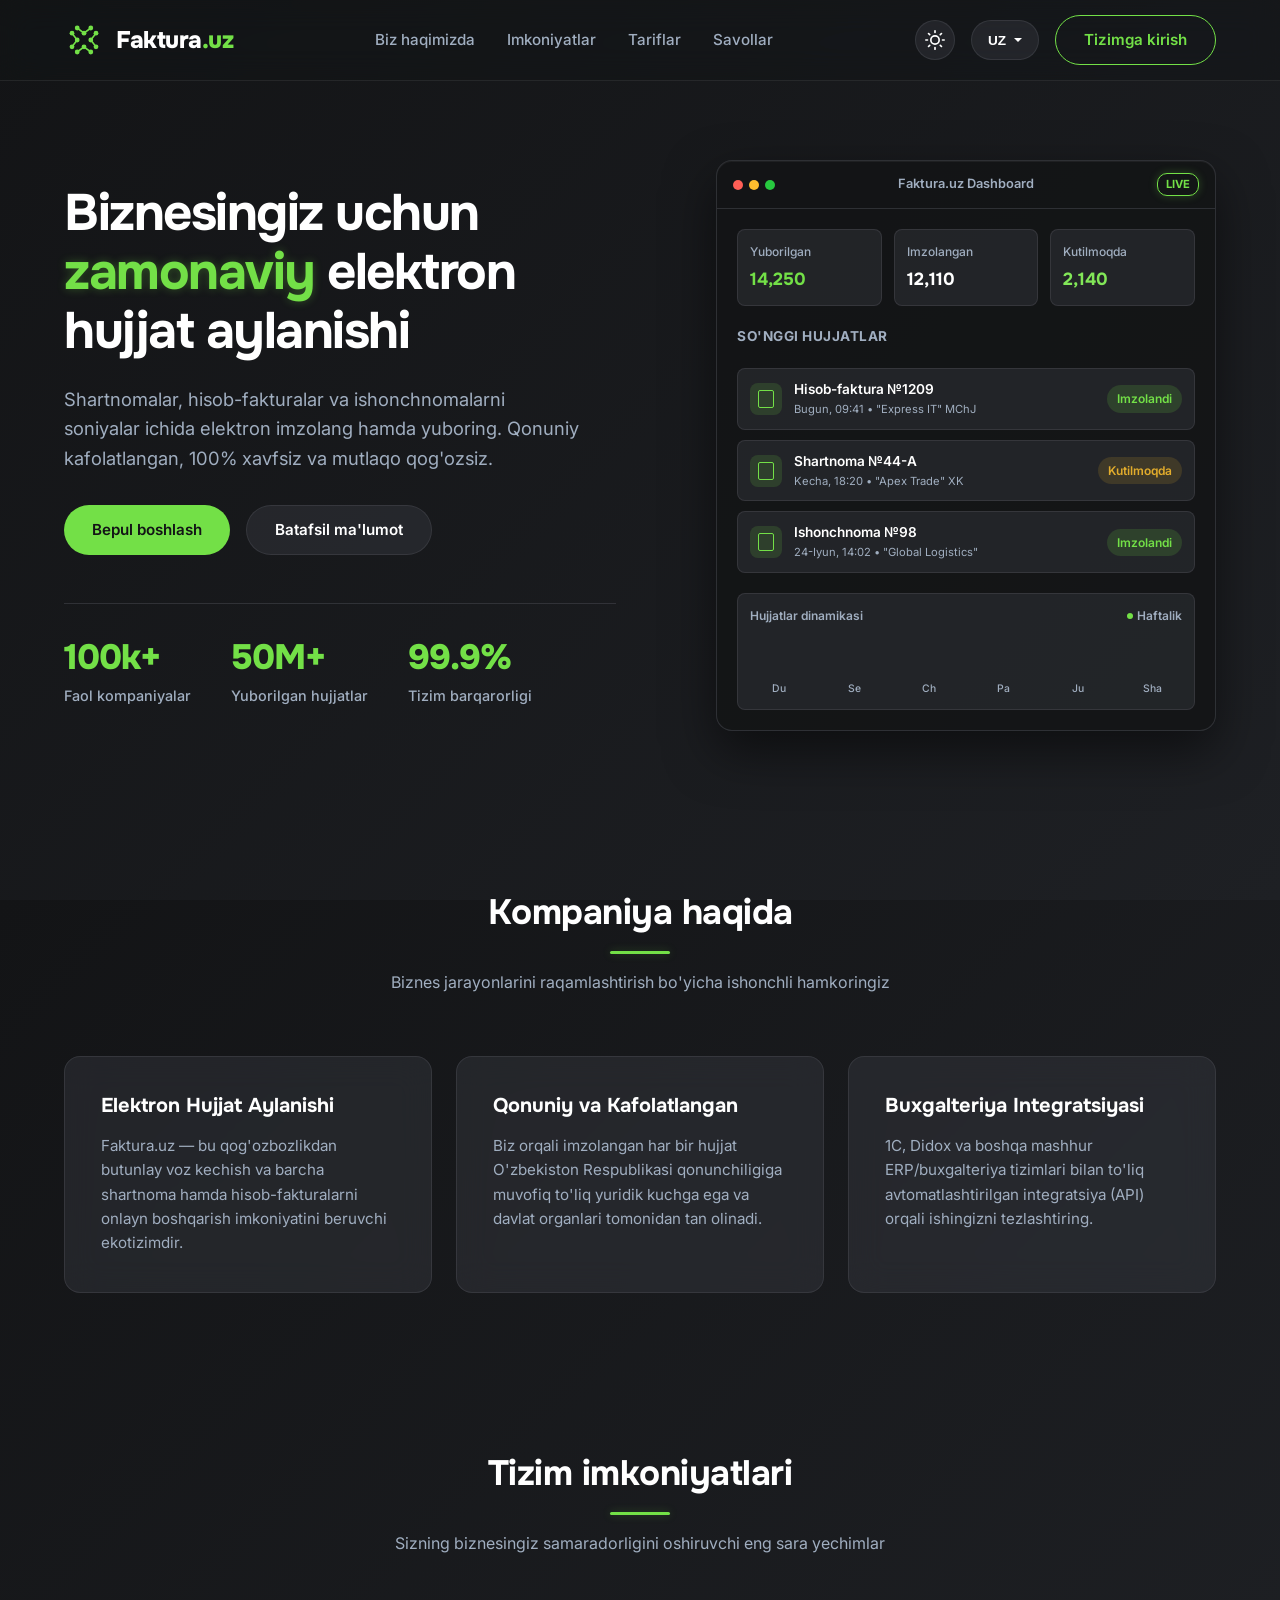
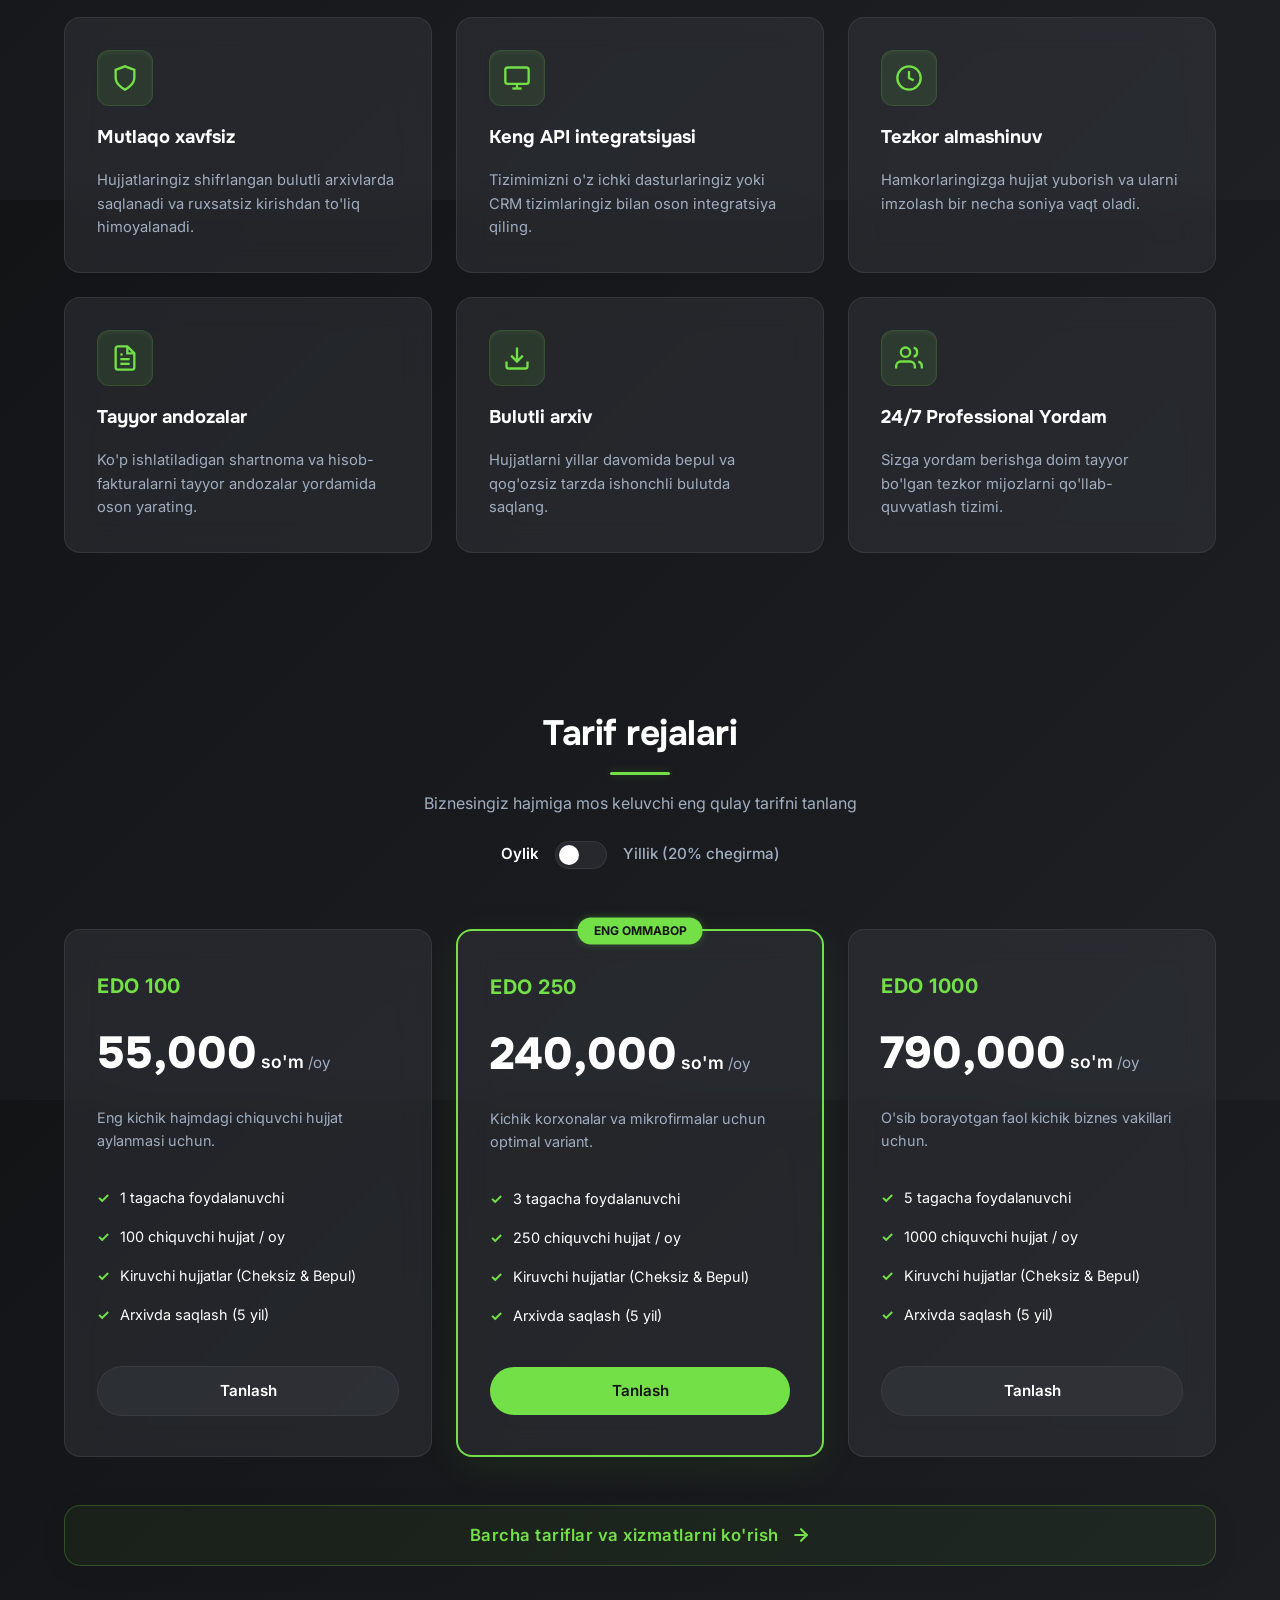
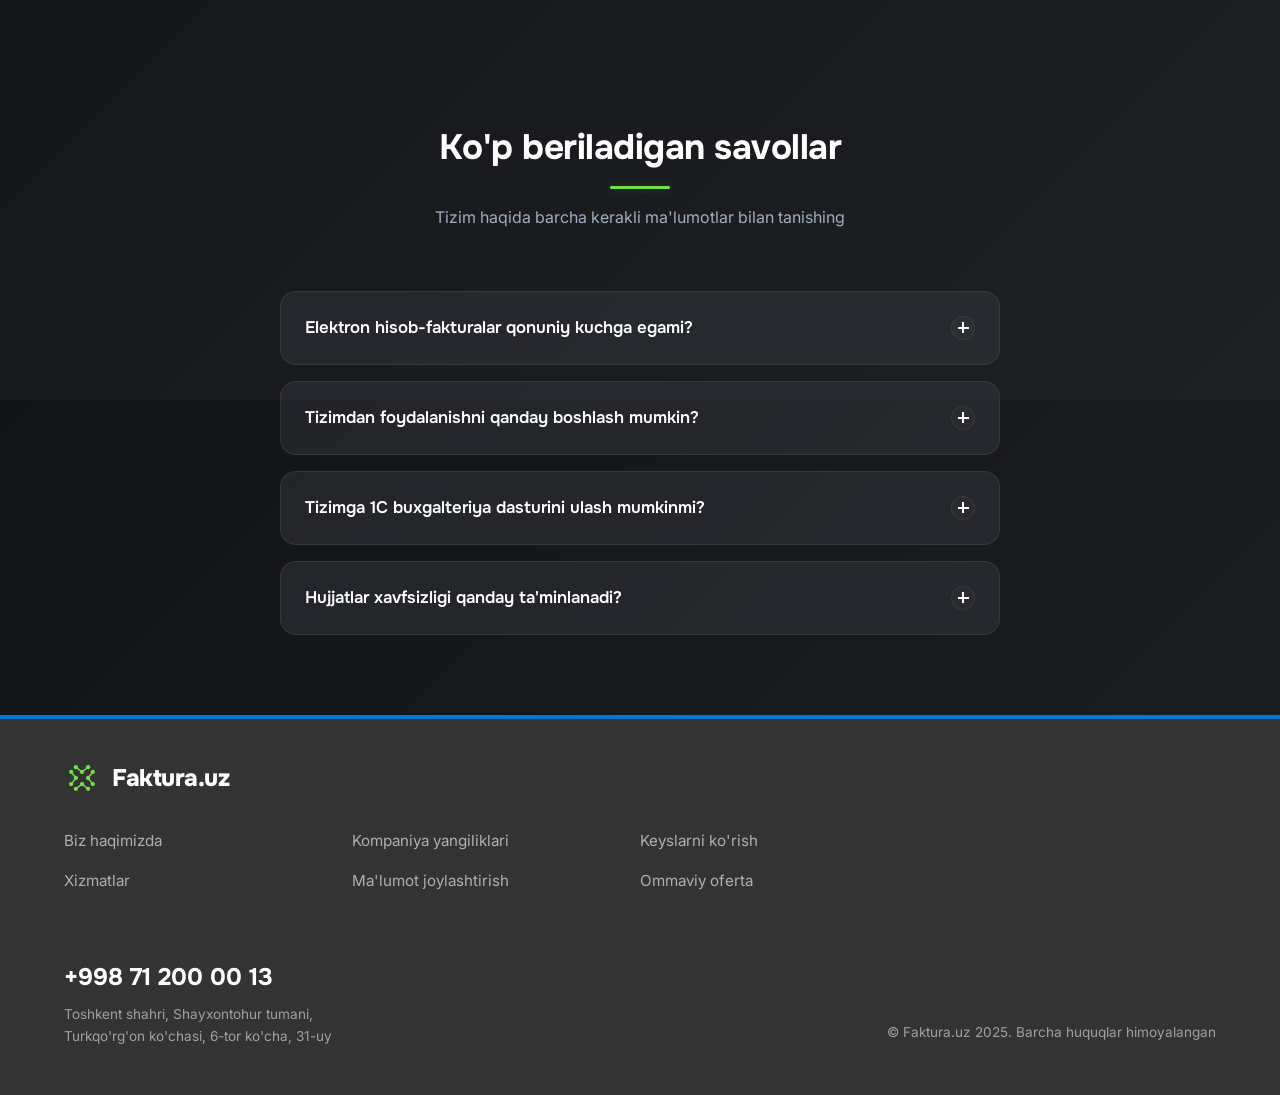
==== index.html @ 3f710a1a "Add files via upload" ====
<!DOCTYPE html>
<html lang="uz" class="dark">
<head>
  <meta charset="UTF-8">
  <meta name="viewport" content="width=device-width, initial-scale=1.0">
  <title>Faktura.uz — Biznes uchun elektron hujjat aylanishi</title>
  <meta name="description" content="Kichik va yirik biznes uchun elektron hujjat aylanishi operatori. Elektron hisob-fakturalar, shartnomalar va ishonchnomalarni soniyalar ichida yuboring.">
  
  <!-- SEO & Social Media Metadata -->
  <meta property="og:title" content="Faktura.uz — Elektron Hujjat Aylanishi">
  <meta property="og:description" content="Elektron hisob-fakturalar, shartnomalar va ishonchnomalarni soniyalar ichida yuboring. Mutlaqo xavfsiz va qonuniy.">
  <meta property="og:type" content="website">
  <meta property="og:url" content="https://faktura.uz">
  
  <!-- Fonts -->
  <link rel="preconnect" href="https://fonts.googleapis.com">
  <link rel="preconnect" href="https://fonts.gstatic.com" crossorigin>
  <link href="https://fonts.googleapis.com/css2?family=Inter:wght@300;400;500;600;700&family=Onest:wght@300;400;500;600;700;800&display=swap" rel="stylesheet">
  
  <!-- Stylesheet -->
  <link rel="stylesheet" href="style.css">
</head>
<body>



  <!-- Header -->
  <header id="mainHeader" class="glass-header">
    <div class="container header-container">
      <a href="#" class="logo" id="logoLink">
        <svg class="logo-svg" viewBox="0 0 100 100" width="40" height="40">
          <!-- Connections -->
          <line x1="50" y1="33" x2="33" y2="20" stroke="currentColor" stroke-width="4" stroke-linecap="round" />
          <line x1="50" y1="33" x2="67" y2="20" stroke="currentColor" stroke-width="4" stroke-linecap="round" />
          <line x1="67" y1="50" x2="80" y2="33" stroke="currentColor" stroke-width="4" stroke-linecap="round" />
          <line x1="67" y1="50" x2="80" y2="67" stroke="currentColor" stroke-width="4" stroke-linecap="round" />
          <line x1="50" y1="67" x2="67" y2="80" stroke="currentColor" stroke-width="4" stroke-linecap="round" />
          <line x1="50" y1="67" x2="33" y2="80" stroke="currentColor" stroke-width="4" stroke-linecap="round" />
          <line x1="33" y1="50" x2="20" y2="67" stroke="currentColor" stroke-width="4" stroke-linecap="round" />
          <line x1="33" y1="50" x2="20" y2="33" stroke="currentColor" stroke-width="4" stroke-linecap="round" />
          
          <!-- Inner Circles -->
          <circle cx="50" cy="33" r="6" fill="currentColor" />
          <circle cx="67" cy="50" r="6" fill="currentColor" />
          <circle cx="50" cy="67" r="6" fill="currentColor" />
          <circle cx="33" cy="50" r="6" fill="currentColor" />
          
          <!-- Outer Circles -->
          <circle cx="33" cy="20" r="6" fill="currentColor" />
          <circle cx="67" cy="20" r="6" fill="currentColor" />
          <circle cx="80" cy="33" r="6" fill="currentColor" />
          <circle cx="80" cy="67" r="6" fill="currentColor" />
          <circle cx="67" cy="80" r="6" fill="currentColor" />
          <circle cx="33" cy="80" r="6" fill="currentColor" />
          <circle cx="20" cy="67" r="6" fill="currentColor" />
          <circle cx="20" cy="33" r="6" fill="currentColor" />
        </svg>
        <span class="logo-text">Faktura<span class="logo-accent">.uz</span></span>
      </a>

      <!-- Navigation Menu -->
      <nav class="nav-menu" id="navMenu">
        <a href="#about" class="nav-link" data-i18n="nav_about">Biz haqimizda</a>
        <a href="#features" class="nav-link" data-i18n="nav_features">Imkoniyatlar</a>
        <a href="price.html" class="nav-link" data-i18n="nav_pricing">Tariflar</a>
        <a href="#faq" class="nav-link" data-i18n="nav_faq">Savollar</a>
      </nav>

      <!-- Action buttons (Theme, Lang, Login) -->
      <div class="header-actions">
        <!-- Theme Toggle -->
        <button id="themeToggleBtn" class="action-btn-circle" aria-label="Toggle Theme">
          <svg class="theme-sun-icon" viewBox="0 0 24 24" width="20" height="20">
            <circle cx="12" cy="12" r="5" fill="none" stroke="currentColor" stroke-width="2" />
            <path d="M12 1v2M12 21v2M4.22 4.22l1.42 1.42M18.36 18.36l1.42 1.42M1 12h2M21 12h2M4.22 19.78l1.42-1.42M18.36 5.64l1.42-1.42" stroke="currentColor" stroke-width="2" stroke-linecap="round" />
          </svg>
          <svg class="theme-moon-icon" viewBox="0 0 24 24" width="20" height="20">
            <path d="M21 12.79A9 9 0 1 1 11.21 3 7 7 0 0 0 21 12.79z" fill="none" stroke="currentColor" stroke-width="2" />
          </svg>
        </button>

        <!-- Language Switcher -->
        <div class="lang-selector">
          <button id="langSelectBtn" class="lang-btn">
            <span id="currentLangText">UZ</span>
            <span class="chevron-down"></span>
          </button>
          <div class="lang-dropdown" id="langDropdown">
            <button class="lang-opt" data-lang="uz">O'zbekcha</button>
            <button class="lang-opt" data-lang="ru">Русский</button>
            <button class="lang-opt" data-lang="en">English</button>
          </div>
        </div>

        <!-- CTA Login Button -->
        <a href="https://account.faktura.uz/Login?" class="btn btn-outline" id="headerLoginBtn" data-i18n="btn_login">Tizimga kirish</a>
      </div>

      <!-- Mobile Menu Button -->
      <button class="mobile-menu-toggle" id="mobileMenuBtn" aria-label="Open Menu">
        <span></span>
        <span></span>
        <span></span>
      </button>
    </div>
  </header>

  <!-- Hero Section -->
  <section class="hero" id="heroSection">
    <div class="container hero-container">
      <div class="hero-content reveal reveal-left">
        <h1 class="hero-title" data-i18n="hero_title">
          Biznesingiz uchun <span class="neon-text">zamonaviy</span> elektron hujjat aylanishi
        </h1>
        <p class="hero-desc" data-i18n="hero_desc">
          Shartnomalar, hisob-fakturalar va ishonchnomalarni soniyalar ichida elektron imzolang hamda yuboring. Qonuniy kafolatlangan, 100% xavfsiz va mutlaqo qog'ozsiz.
        </p>
        
        <div class="hero-cta-group">
          <a href="https://account.faktura.uz/Login?" class="btn btn-primary btn-glow" data-i18n="btn_start">Bepul boshlash</a>
          <a href="#about" class="btn btn-secondary" data-i18n="btn_more">Batafsil ma'lumot</a>
        </div>

        <div class="hero-stats">
          <div class="stat-card">
            <h3 class="stat-number" id="statUsers">100k+</h3>
            <p class="stat-label" data-i18n="stat_users_label">Faol kompaniyalar</p>
          </div>
          <div class="stat-card">
            <h3 class="stat-number" id="statDocs">50M+</h3>
            <p class="stat-label" data-i18n="stat_docs_label">Yuborilgan hujjatlar</p>
          </div>
          <div class="stat-card">
            <h3 class="stat-number" id="statUptime">99.9%</h3>
            <p class="stat-label" data-i18n="stat_uptime_label">Tizim barqarorligi</p>
          </div>
        </div>
      </div>

      <!-- Dashboard Interactive Mockup -->
      <div class="hero-visual reveal reveal-right delay-200">
        <div class="dashboard-mockup">
          <div class="dashboard-header">
            <div class="window-dots">
              <span></span>
              <span></span>
              <span></span>
            </div>
            <div class="dashboard-title">Faktura.uz Dashboard</div>
            <div class="dashboard-badge">Live</div>
          </div>
          
          <div class="dashboard-body">
            <!-- Summary Stats -->
            <div class="mock-stats-grid">
              <div class="mock-stat-box">
                <span class="mock-label" data-i18n="dash_total_sent">Yuborilgan</span>
                <span class="mock-value color-green">14,250</span>
              </div>
              <div class="mock-stat-box">
                <span class="mock-label" data-i18n="dash_signed">Imzolangan</span>
                <span class="mock-value">12,110</span>
              </div>
              <div class="mock-stat-box">
                <span class="mock-label" data-i18n="dash_pending">Kutilmoqda</span>
                <span class="mock-value color-neon">2,140</span>
              </div>
            </div>

            <!-- Invoices List -->
            <div class="mock-list-title" data-i18n="dash_recent_docs">So'nggi hujjatlar</div>
            <div class="mock-list">
              <div class="mock-item">
                <div class="mock-item-left">
                  <div class="mock-icon doc-icon"></div>
                  <div class="mock-item-info">
                    <span class="mock-item-name">Hisob-faktura №1209</span>
                    <span class="mock-item-date">Bugun, 09:41 • "Express IT" MChJ</span>
                  </div>
                </div>
                <span class="status-badge status-signed" data-i18n="status_signed">Imzolandi</span>
              </div>
              <div class="mock-item">
                <div class="mock-item-left">
                  <div class="mock-icon doc-icon"></div>
                  <div class="mock-item-info">
                    <span class="mock-item-name">Shartnoma №44-A</span>
                    <span class="mock-item-date">Kecha, 18:20 • "Apex Trade" XK</span>
                  </div>
                </div>
                <span class="status-badge status-pending" data-i18n="status_pending">Kutilmoqda</span>
              </div>
              <div class="mock-item">
                <div class="mock-item-left">
                  <div class="mock-icon doc-icon"></div>
                  <div class="mock-item-info">
                    <span class="mock-item-name">Ishonchnoma №98</span>
                    <span class="mock-item-date">24-Iyun, 14:02 • "Global Logistics"</span>
                  </div>
                </div>
                <span class="status-badge status-signed" data-i18n="status_signed">Imzolandi</span>
              </div>
            </div>

            <!-- Interactive visual chart graph -->
            <div class="mock-chart">
              <div class="chart-header">
                <span data-i18n="dash_activity">Hujjatlar dinamikasi</span>
                <span class="chart-legend"><span class="legend-dot"></span>Haftalik</span>
              </div>
              <div class="chart-bars">
                <div class="chart-bar-container"><div class="chart-bar" style="height: 40%"></div><span>Du</span></div>
                <div class="chart-bar-container"><div class="chart-bar" style="height: 65%"></div><span>Se</span></div>
                <div class="chart-bar-container"><div class="chart-bar" style="height: 85%"></div><span>Ch</span></div>
                <div class="chart-bar-container"><div class="chart-bar" style="height: 50%"></div><span>Pa</span></div>
                <div class="chart-bar-container"><div class="chart-bar active" style="height: 95%"></div><span>Ju</span></div>
                <div class="chart-bar-container"><div class="chart-bar" style="height: 70%"></div><span>Sha</span></div>
              </div>
            </div>

          </div>
        </div>
      </div>
    </div>
  </section>

  <!-- About Section -->
  <section class="about" id="about">
    <div class="container">
      <div class="section-header reveal reveal-up">
        <h2 class="section-title" data-i18n="about_title">Kompaniya haqida</h2>
        <div class="title-underline"></div>
        <p class="section-subtitle" data-i18n="about_subtitle">Biznes jarayonlarini raqamlashtirish bo'yicha ishonchli hamkoringiz</p>
      </div>

      <div class="about-grid">
        <div class="about-card reveal reveal-scale delay-100">
          <h3 data-i18n="about_item1_title">Elektron Hujjat Aylanishi</h3>
          <p data-i18n="about_item1_text">Faktura.uz — bu qog'ozbozlikdan butunlay voz kechish va barcha shartnoma hamda hisob-fakturalarni onlayn boshqarish imkoniyatini beruvchi ekotizimdir.</p>
        </div>
        <div class="about-card reveal reveal-scale delay-200">
          <h3 data-i18n="about_item2_title">Qonuniy va Kafolatlangan</h3>
          <p data-i18n="about_item2_text">Biz orqali imzolangan har bir hujjat O'zbekiston Respublikasi qonunchiligiga muvofiq to'liq yuridik kuchga ega va davlat organlari tomonidan tan olinadi.</p>
        </div>
        <div class="about-card reveal reveal-scale delay-300">
          <h3 data-i18n="about_item3_title">Buxgalteriya Integratsiyasi</h3>
          <p data-i18n="about_item3_text">1C, Didox va boshqa mashhur ERP/buxgalteriya tizimlari bilan to'liq avtomatlashtirilgan integratsiya (API) orqali ishingizni tezlashtiring.</p>
        </div>
      </div>
    </div>
  </section>

  <!-- Features Section -->
  <section class="features" id="features">
    <div class="container">
      <div class="section-header reveal reveal-up">
        <h2 class="section-title" data-i18n="features_title">Tizim imkoniyatlari</h2>
        <div class="title-underline"></div>
        <p class="section-subtitle" data-i18n="features_subtitle">Sizning biznesingiz samaradorligini oshiruvchi eng sara yechimlar</p>
      </div>

      <div class="features-grid">
        <!-- Feature 1 -->
        <div class="feature-card reveal reveal-scale delay-100">
          <div class="feature-icon">
            <svg viewBox="0 0 24 24" width="28" height="28" fill="none" stroke="currentColor" stroke-width="2">
              <path d="M12 22s8-4 8-10V5l-8-3-8 3v7c0 6 8 10 8 10z" />
            </svg>
          </div>
          <h3 data-i18n="feat_security_title">Mutlaqo xavfsiz</h3>
          <p data-i18n="feat_security_desc">Hujjatlaringiz shifrlangan bulutli arxivlarda saqlanadi va ruxsatsiz kirishdan to'liq himoyalanadi.</p>
        </div>

        <!-- Feature 2 -->
        <div class="feature-card reveal reveal-scale delay-200">
          <div class="feature-icon">
            <svg viewBox="0 0 24 24" width="28" height="28" fill="none" stroke="currentColor" stroke-width="2">
              <rect x="2" y="3" width="20" height="14" rx="2" ry="2" />
              <line x1="8" y1="21" x2="16" y2="21" />
              <line x1="12" y1="17" x2="12" y2="21" />
            </svg>
          </div>
          <h3 data-i18n="feat_api_title">Keng API integratsiyasi</h3>
          <p data-i18n="feat_api_desc">Tizimimizni o'z ichki dasturlaringiz yoki CRM tizimlaringiz bilan oson integratsiya qiling.</p>
        </div>

        <!-- Feature 3 -->
        <div class="feature-card reveal reveal-scale delay-300">
          <div class="feature-icon">
            <svg viewBox="0 0 24 24" width="28" height="28" fill="none" stroke="currentColor" stroke-width="2">
              <circle cx="12" cy="12" r="10" />
              <polyline points="12 6 12 12 16 14" />
            </svg>
          </div>
          <h3 data-i18n="feat_speed_title">Tezkor almashinuv</h3>
          <p data-i18n="feat_speed_desc">Hamkorlaringizga hujjat yuborish va ularni imzolash bir necha soniya vaqt oladi.</p>
        </div>

        <!-- Feature 4 -->
        <div class="feature-card reveal reveal-scale delay-100">
          <div class="feature-icon">
            <svg viewBox="0 0 24 24" width="28" height="28" fill="none" stroke="currentColor" stroke-width="2">
              <path d="M14 2H6a2 2 0 0 0-2 2v16a2 2 0 0 0 2 2h12a2 2 0 0 0 2-2V8z" />
              <polyline points="14 2 14 8 20 8" />
              <line x1="16" y1="13" x2="8" y2="13" />
              <line x1="16" y1="17" x2="8" y2="17" />
              <polyline points="10 9 9 9 8 9" />
            </svg>
          </div>
          <h3 data-i18n="feat_templates_title">Tayyor andozalar</h3>
          <p data-i18n="feat_templates_desc">Ko'p ishlatiladigan shartnoma va hisob-fakturalarni tayyor andozalar yordamida oson yarating.</p>
        </div>

        <!-- Feature 5 -->
        <div class="feature-card reveal reveal-scale delay-200">
          <div class="feature-icon">
            <svg viewBox="0 0 24 24" width="28" height="28" fill="none" stroke="currentColor" stroke-width="2">
              <path d="M21 15v4a2 2 0 0 1-2 2H5a2 2 0 0 1-2-2v-4" />
              <polyline points="7 10 12 15 17 10" />
              <line x1="12" y1="15" x2="12" y2="3" />
            </svg>
          </div>
          <h3 data-i18n="feat_archive_title">Bulutli arxiv</h3>
          <p data-i18n="feat_archive_desc">Hujjatlarni yillar davomida bepul va qog'ozsiz tarzda ishonchli bulutda saqlang.</p>
        </div>

        <!-- Feature 6 -->
        <div class="feature-card reveal reveal-scale delay-300">
          <div class="feature-icon">
            <svg viewBox="0 0 24 24" width="28" height="28" fill="none" stroke="currentColor" stroke-width="2">
              <path d="M17 21v-2a4 4 0 0 0-4-4H5a4 4 0 0 0-4 4v2" />
              <circle cx="9" cy="7" r="4" />
              <path d="M23 21v-2a4 4 0 0 0-3-3.87" />
              <path d="M16 3.13a4 4 0 0 1 0 7.75" />
            </svg>
          </div>
          <h3 data-i18n="feat_support_title">24/7 Professional Yordam</h3>
          <p data-i18n="feat_support_desc">Sizga yordam berishga doim tayyor bo'lgan tezkor mijozlarni qo'llab-quvvatlash tizimi.</p>
        </div>
      </div>
    </div>
  </section>

  <!-- Pricing Section -->
  <section class="pricing" id="pricing">
    <div class="container">
      <div class="section-header reveal reveal-up">
        <h2 class="section-title" data-i18n="pricing_title">Tarif rejalari</h2>
        <div class="title-underline"></div>
        <p class="section-subtitle" data-i18n="pricing_subtitle">Biznesingiz hajmiga mos keluvchi eng qulay tarifni tanlang</p>
        
        <!-- Billing Toggle -->
        <div class="billing-toggle-container">
          <span id="billingMonthlyLabel" class="billing-label active" data-i18n="billing_monthly">Oylik</span>
          <label class="toggle-switch">
            <input type="checkbox" id="billingToggle">
            <span class="toggle-slider"></span>
          </label>
          <span id="billingYearlyLabel" class="billing-label" data-i18n="billing_yearly">Yillik (20% chegirma)</span>
        </div>
      </div>

      <!-- Teaser Tariffs Grid (EDO 100, EDO 250, EDO 1000) -->
      <div class="pricing-grid-container show">
        <div class="pricing-grid">
          
          <!-- Plan 1: EDO 100 -->
          <div class="pricing-card reveal reveal-scale delay-100">
            <div class="pricing-plan-name">EDO 100</div>
            <div class="price-container">
              <span class="price-value" id="priceEdo100">55,000</span>
              <span class="price-currency" data-i18n="price_currency">so'm</span>
              <span class="price-period periodLabel">/oy</span>
            </div>
            <p class="pricing-desc" data-i18n="plan_basic_desc_new">Eng kichik hajmdagi chiquvchi hujjat aylanmasi uchun.</p>
            <ul class="pricing-features">
              <li><span class="check-icon">✓</span> <span data-i18n="plan_feat_users_1">1 tagacha foydalanuvchi</span></li>
              <li><span class="check-icon">✓</span> <span>100 <span data-i18n="plan_feat_docs_limit">chiquvchi hujjat / oy</span></span></li>
              <li><span class="check-icon">✓</span> <span data-i18n="plan_feat_incoming_free">Kiruvchi hujjatlar (Cheksiz & Bepul)</span></li>
              <li><span class="check-icon">✓</span> <span data-i18n="plan_feat_shared_5yr">Arxivda saqlash (5 yil)</span></li>
            </ul>
            <a href="https://account.faktura.uz/Login?" class="btn btn-secondary pricing-btn" data-i18n="btn_choose">Tanlash</a>
          </div>

          <!-- Plan 2: EDO 250 (Popular) -->
          <div class="pricing-card popular reveal reveal-scale delay-200">
            <div class="popular-badge" data-i18n="plan_popular_badge">Eng ommabop</div>
            <div class="pricing-plan-name">EDO 250</div>
            <div class="price-container">
              <span class="price-value" id="priceEdo250">240,000</span>
              <span class="price-currency" data-i18n="price_currency">so'm</span>
              <span class="price-period periodLabel">/oy</span>
            </div>
            <p class="pricing-desc" data-i18n="plan_micro_desc">Kichik korxonalar va mikrofirmalar uchun optimal variant.</p>
            <ul class="pricing-features">
              <li><span class="check-icon">✓</span> <span data-i18n="plan_feat_users_3">3 tagacha foydalanuvchi</span></li>
              <li><span class="check-icon">✓</span> <span>250 <span data-i18n="plan_feat_docs_limit">chiquvchi hujjat / oy</span></span></li>
              <li><span class="check-icon">✓</span> <span data-i18n="plan_feat_incoming_free">Kiruvchi hujjatlar (Cheksiz & Bepul)</span></li>
              <li><span class="check-icon">✓</span> <span data-i18n="plan_feat_shared_5yr">Arxivda saqlash (5 yil)</span></li>
            </ul>
            <a href="https://account.faktura.uz/Login?" class="btn btn-primary btn-glow pricing-btn" data-i18n="btn_choose">Tanlash</a>
          </div>

          <!-- Plan 3: EDO 1000 -->
          <div class="pricing-card reveal reveal-scale delay-300">
            <div class="pricing-plan-name">EDO 1000</div>
            <div class="price-container">
              <span class="price-value" id="priceEdo1000">790,000</span>
              <span class="price-currency" data-i18n="price_currency">so'm</span>
              <span class="price-period periodLabel">/oy</span>
            </div>
            <p class="pricing-desc" data-i18n="plan_small_desc">O'sib borayotgan faol kichik biznes vakillari uchun.</p>
            <ul class="pricing-features">
              <li><span class="check-icon">✓</span> <span data-i18n="plan_feat_users_5">5 tagacha foydalanuvchi</span></li>
              <li><span class="check-icon">✓</span> <span>1000 <span data-i18n="plan_feat_docs_limit">chiquvchi hujjat / oy</span></span></li>
              <li><span class="check-icon">✓</span> <span data-i18n="plan_feat_incoming_free">Kiruvchi hujjatlar (Cheksiz & Bepul)</span></li>
              <li><span class="check-icon">✓</span> <span data-i18n="plan_feat_shared_5yr">Arxivda saqlash (5 yil)</span></li>
            </ul>
            <a href="https://account.faktura.uz/Login?" class="btn btn-secondary pricing-btn" data-i18n="btn_choose">Tanlash</a>
          </div>

        </div>
      </div>

      <!-- View All Tariffs Link -->
      <div class="view-all-tariffs-container reveal reveal-up delay-400">
        <a href="price.html" class="btn-view-all">
          <span data-i18n="btn_view_all_prices">Barcha tariflar va xizmatlarni ko'rish</span>
          <svg viewBox="0 0 24 24" width="20" height="20" fill="none" stroke="currentColor" stroke-width="2.5" stroke-linecap="round" stroke-linejoin="round">
            <line x1="5" y1="12" x2="19" y2="12"></line>
            <polyline points="12 5 19 12 12 19"></polyline>
          </svg>
        </a>
      </div>

    </div>
  </section>

  <!-- FAQ Section -->
  <section class="faq" id="faq">
    <div class="container">
      <div class="section-header">
        <h2 class="section-title" data-i18n="faq_title">Ko'p beriladigan savollar</h2>
        <div class="title-underline"></div>
        <p class="section-subtitle" data-i18n="faq_subtitle">Tizim haqida barcha kerakli ma'lumotlar bilan tanishing</p>
      </div>

      <div class="faq-container">
        <!-- FAQ 1 -->
        <div class="faq-item">
          <button class="faq-question">
            <span data-i18n="faq_q1">Elektron hisob-fakturalar qonuniy kuchga egami?</span>
            <span class="faq-icon"></span>
          </button>
          <div class="faq-answer">
            <p data-i18n="faq_a1">Ha, albatta. O'zbekiston Respublikasining qonunchiligiga ko'ra, elektron raqamli imzo (ERI) bilan imzolangan elektron hujjatlar qog'ozdagi hujjatlar bilan teng yuridik kuchga ega.</p>
          </div>
        </div>

        <!-- FAQ 2 -->
        <div class="faq-item">
          <button class="faq-question">
            <span data-i18n="faq_q2">Tizimdan foydalanishni qanday boshlash mumkin?</span>
            <span class="faq-icon"></span>
          </button>
          <div class="faq-answer">
            <p data-i18n="faq_a2">Juda oson. "Bepul boshlash" tugmasini bosing, ERI (imzo) kalitingiz yordamida ro'yxatdan o'ting va tizimdan foydalanishni boshlang.</p>
          </div>
        </div>

        <!-- FAQ 3 -->
        <div class="faq-item">
          <button class="faq-question">
            <span data-i18n="faq_q3">Tizimga 1C buxgalteriya dasturini ulash mumkinmi?</span>
            <span class="faq-icon"></span>
          </button>
          <div class="faq-answer">
            <p data-i18n="faq_a3">Ha, albatta. Biz taklif etadigan maxsus API yoki tayyor 1C integratsiya modullari orqali hisob-fakturalarni to'g'ridan-to'g'ri o'z buxgalteriya dasturingizdan jo'natishingiz mumkin.</p>
          </div>
        </div>

        <!-- FAQ 4 -->
        <div class="faq-item">
          <button class="faq-question">
            <span data-i18n="faq_q4">Hujjatlar xavfsizligi qanday ta'minlanadi?</span>
            <span class="faq-icon"></span>
          </button>
          <div class="faq-answer">
            <p data-i18n="faq_a4">Barcha ma'lumotlar shifrlangan kanallar orqali uzatiladi va O'zbekiston Respublikasidagi eng xavfsiz va sertifikatlangan serverlarda, zaxira nusxalari bilan saqlanadi.</p>
          </div>
        </div>
      </div>
    </div>
  </section>

  <!-- Footer -->
  <footer id="mainFooter">
    <div class="footer-blue-line"></div>
    <div class="container footer-content-wrap">
      <!-- Top Row: Logo -->
      <div class="footer-logo-row">
        <a href="#" class="logo">
          <svg class="logo-svg" viewBox="0 0 100 100" width="36" height="36">
            <line x1="50" y1="33" x2="33" y2="20" stroke="currentColor" stroke-width="4" stroke-linecap="round" />
            <line x1="50" y1="33" x2="67" y2="20" stroke="currentColor" stroke-width="4" stroke-linecap="round" />
            <line x1="67" y1="50" x2="80" y2="33" stroke="currentColor" stroke-width="4" stroke-linecap="round" />
            <line x1="67" y1="50" x2="80" y2="67" stroke="currentColor" stroke-width="4" stroke-linecap="round" />
            <line x1="50" y1="67" x2="67" y2="80" stroke="currentColor" stroke-width="4" stroke-linecap="round" />
            <line x1="50" y1="67" x2="33" y2="80" stroke="currentColor" stroke-width="4" stroke-linecap="round" />
            <line x1="33" y1="50" x2="20" y2="67" stroke="currentColor" stroke-width="4" stroke-linecap="round" />
            <line x1="33" y1="50" x2="20" y2="33" stroke="currentColor" stroke-width="4" stroke-linecap="round" />
            
            <circle cx="50" cy="33" r="6" fill="currentColor" />
            <circle cx="67" cy="50" r="6" fill="currentColor" />
            <circle cx="50" cy="67" r="6" fill="currentColor" />
            <circle cx="33" cy="50" r="6" fill="currentColor" />
            
            <circle cx="33" cy="20" r="6" fill="currentColor" />
            <circle cx="67" cy="20" r="6" fill="currentColor" />
            <circle cx="80" cy="33" r="6" fill="currentColor" />
            <circle cx="80" cy="67" r="6" fill="currentColor" />
            <circle cx="67" cy="80" r="6" fill="currentColor" />
            <circle cx="33" cy="80" r="6" fill="currentColor" />
            <circle cx="20" cy="67" r="6" fill="currentColor" />
            <circle cx="20" cy="33" r="6" fill="currentColor" />
          </svg>
          <span class="logo-text">Faktura<span class="logo-accent">.uz</span></span>
        </a>
      </div>

      <!-- Middle Row: 3 Link Columns -->
      <div class="footer-links-grid">
        <div class="footer-links-col">
          <a href="#about" class="footer-link" data-i18n="foot_link_about">Biz haqimizda</a>
          <a href="#features" class="footer-link" data-i18n="foot_link_services">Xizmatlar</a>
        </div>
        <div class="footer-links-col">
          <a href="#" class="footer-link" data-i18n="foot_link_news">Kompaniya yangiliklari</a>
          <a href="#" class="footer-link" data-i18n="foot_link_info">Ma'lumot joylashtirish</a>
        </div>
        <div class="footer-links-col">
          <a href="#" class="footer-link" data-i18n="foot_link_cases">Keyslarni ko'rish</a>
          <a href="#" class="footer-link" data-i18n="foot_link_oferta">Ommaviy oferta</a>
        </div>
      </div>

      <!-- Bottom Row: Contacts Left, Copyright Right -->
      <div class="footer-bottom-row">
        <div class="footer-contacts">
          <a href="tel:+998712000013" class="contact-phone">+998 71 200 00 13</a>
          <span class="contact-address" data-i18n="footer_address">
            Toshkent shahri, Shayxontohur tumani, Turkqo'rg'on ko'chasi, 6-tor ko'cha, 31-uy
          </span>
        </div>
        <div class="footer-copyright">
          <p class="copyright">&copy; Faktura.uz 2025. <span data-i18n="footer_copy">Barcha huquqlar himoyalangan</span></p>
        </div>
      </div>
    </div>
  </footer>

  <!-- Application Script -->
  <script src="app.js"></script>
</body>
</html>
---- style.css ----
/* ==========================================================================
   Design System & Variables
   ========================================================================== */

:root {
  /* Color Palette (Dark Theme Default) */
  --bg-color: #131416;
  --bg-gradient: linear-gradient(135deg, #131416 0%, #1e2024 100%);
  --panel-bg: rgba(65, 68, 74, 0.35);
  --panel-border: rgba(65, 68, 74, 0.6);
  --text-main: #ffffff;
  --text-muted: #a0aec0;
  
  --accent-color: #73E047; /* Neon Lime Green */
  --accent-hover: #82e758;
  --accent-glow: 0 0 12px rgba(115, 224, 71, 0.5), 0 0 24px rgba(115, 224, 71, 0.2);
  --accent-glow-subtle: 0 0 8px rgba(115, 224, 71, 0.25);
  
  --dark-slate: #41444A;
  --white: #ffffff;
  --border-radius-sm: 8px;
  --border-radius-md: 16px;
  --border-radius-lg: 24px;
  --transition-smooth: all 0.3s cubic-bezier(0.4, 0, 0.2, 1);
  --font-display: 'Onest', sans-serif;
  --font-body: 'Inter', sans-serif;
}

/* Light Theme Variables overrides */
html.light {
  --bg-color: #f7f9fc;
  --bg-gradient: linear-gradient(135deg, #f7f9fc 0%, #edf2f7 100%);
  --panel-bg: rgba(255, 255, 255, 0.85);
  --panel-border: rgba(65, 68, 74, 0.12);
  --text-main: #41444A;
  --text-muted: #718096;
  
  --accent-color: #63cc38; /* Slightly darker yashil for high contrast on light bg */
  --accent-hover: #73E047;
  --accent-glow: 0 0 8px rgba(115, 224, 71, 0.4);
  --accent-glow-subtle: 0 0 4px rgba(115, 224, 71, 0.15);
}

/* ==========================================================================
   Base Styles & Reset
   ========================================================================== */

* {
  margin: 0;
  padding: 0;
  box-sizing: border-box;
}

/* Background layers fixed: Gradient is on html, body is transparent, 
   allowing fixed canvas with z-index: -1 to render correctly above html but behind body content */
html {
  scroll-behavior: smooth;
  font-size: 16px;
  height: 100%;
  background: var(--bg-gradient);
  background-color: var(--bg-color);
  transition: background-color 0.3s;
}

body {
  font-family: var(--font-body);
  background: transparent;
  color: var(--text-main);
  line-height: 1.6;
  overflow-x: hidden;
  transition: color 0.3s;
  min-height: 100%;
  position: relative;
}

.container {
  width: 100%;
  max-width: 1200px;
  margin: 0 auto;
  padding: 0 24px;
}

h1, h2, h3, h4 {
  font-family: var(--font-display);
  font-weight: 700;
  line-height: 1.25;
}

a {
  text-decoration: none;
  color: inherit;
  transition: var(--transition-smooth);
}



/* ==========================================================================
   Header / Navbar (Glassmorphism Enriched)
   ========================================================================== */

#mainHeader.glass-header {
  position: fixed;
  top: 0;
  left: 0;
  width: 100%;
  z-index: 100;
  background: rgba(19, 20, 22, 0.45);
  backdrop-filter: blur(16px) saturate(180%);
  -webkit-backdrop-filter: blur(16px) saturate(180%);
  border-bottom: 1px solid rgba(255, 255, 255, 0.08);
  transition: var(--transition-smooth);
}

html.light #mainHeader.glass-header {
  background: rgba(247, 249, 252, 0.45);
  border-bottom: 1px solid rgba(65, 68, 74, 0.08);
}

.header-container {
  height: 80px;
  display: flex;
  align-items: center;
  justify-content: space-between;
}

.logo {
  display: flex;
  align-items: center;
  gap: 12px;
  font-family: var(--font-display);
  font-weight: 800;
  font-size: 1.5rem;
  letter-spacing: -0.5px;
}

/* Logo has no neon drop-shadow glow as requested */
.logo-svg {
  color: var(--accent-color);
}

.logo-accent {
  color: var(--accent-color);
}

.nav-menu {
  display: flex;
  align-items: center;
  gap: 32px;
}

.nav-link {
  font-weight: 500;
  font-size: 0.95rem;
  color: var(--text-muted);
  position: relative;
  padding: 6px 0;
}

.nav-link:hover {
  color: var(--text-main);
}

.nav-link::after {
  content: '';
  position: absolute;
  bottom: 0;
  left: 0;
  width: 0;
  height: 2px;
  background-color: var(--accent-color);
  transition: var(--transition-smooth);
}

.nav-link:hover::after {
  width: 100%;
}

.header-actions {
  display: flex;
  align-items: center;
  gap: 16px;
}

/* Theme Toggle Button */
.action-btn-circle {
  width: 40px;
  height: 40px;
  border-radius: 50%;
  border: 1px solid var(--panel-border);
  background: var(--panel-bg);
  color: var(--text-main);
  cursor: pointer;
  display: flex;
  align-items: center;
  justify-content: center;
  transition: var(--transition-smooth);
}

.action-btn-circle:hover {
  border-color: var(--accent-color);
  box-shadow: var(--accent-glow-subtle);
  color: var(--accent-color);
}

.theme-sun-icon {
  display: block;
}
.theme-moon-icon {
  display: none;
}

html.light .theme-sun-icon {
  display: none;
}
html.light .theme-moon-icon {
  display: block;
}

/* Language Selector Dropdown */
.lang-selector {
  position: relative;
}

.lang-btn {
  height: 40px;
  padding: 0 16px;
  border-radius: 20px;
  border: 1px solid var(--panel-border);
  background: var(--panel-bg);
  color: var(--text-main);
  font-weight: 600;
  font-size: 0.85rem;
  cursor: pointer;
  display: flex;
  align-items: center;
  gap: 8px;
  transition: var(--transition-smooth);
}

.lang-btn:hover {
  border-color: var(--accent-color);
  box-shadow: var(--accent-glow-subtle);
}

.chevron-down {
  width: 0;
  height: 0;
  border-left: 4px solid transparent;
  border-right: 4px solid transparent;
  border-top: 4px solid var(--text-main);
  transition: var(--transition-smooth);
}

.lang-dropdown {
  position: absolute;
  top: calc(100% + 8px);
  right: 0;
  width: 120px;
  background: var(--bg-color);
  border: 1px solid var(--panel-border);
  border-radius: 12px;
  padding: 6px;
  box-shadow: 0 10px 25px -5px rgba(0,0,0,0.3);
  display: none;
  flex-direction: column;
  gap: 2px;
  animation: slideDown 0.2s ease-out;
}

.lang-dropdown.show {
  display: flex;
}

.lang-opt {
  background: transparent;
  border: none;
  color: var(--text-muted);
  padding: 8px 12px;
  text-align: left;
  border-radius: 8px;
  font-weight: 500;
  font-size: 0.9rem;
  cursor: pointer;
  transition: var(--transition-smooth);
}

.lang-opt:hover {
  background: var(--panel-bg);
  color: var(--accent-color);
}

/* Buttons */
.btn {
  display: inline-flex;
  align-items: center;
  justify-content: center;
  padding: 12px 28px;
  border-radius: 30px;
  font-weight: 600;
  font-size: 0.95rem;
  cursor: pointer;
  transition: var(--transition-smooth);
  border: none;
}

.btn-primary {
  background-color: var(--accent-color);
  color: #131416;
}

.btn-primary:hover {
  background-color: var(--accent-hover);
  transform: translateY(-2px);
}

.btn-glow:hover {
  box-shadow: var(--accent-glow);
}

.btn-outline {
  background-color: transparent;
  border: 1.5px solid var(--accent-color);
  color: var(--accent-color);
}

.btn-outline:hover {
  background-color: var(--accent-color);
  color: #131416;
  box-shadow: var(--accent-glow);
}

.btn-secondary {
  background-color: var(--panel-bg);
  border: 1px solid var(--panel-border);
  color: var(--text-main);
}

.btn-secondary:hover {
  border-color: var(--accent-color);
  color: var(--accent-color);
  transform: translateY(-2px);
}

/* Mobile Menu Button */
.mobile-menu-toggle {
  display: none;
  flex-direction: column;
  gap: 6px;
  background: transparent;
  border: none;
  cursor: pointer;
  z-index: 101;
}

.mobile-menu-toggle span {
  width: 25px;
  height: 2px;
  background-color: var(--text-main);
  transition: var(--transition-smooth);
}

/* ==========================================================================
   Hero Section
   ========================================================================== */

.hero {
  padding-top: 160px;
  padding-bottom: 80px;
  position: relative;
}

.hero-container {
  display: grid;
  grid-template-columns: 1fr 1fr;
  align-items: center;
  gap: 48px;
}

.hero-content {
  display: flex;
  flex-direction: column;
  gap: 24px;
}

.hero-title {
  font-size: 3.2rem;
  line-height: 1.15;
  letter-spacing: -1.5px;
}

.neon-text {
  color: var(--accent-color);
  text-shadow: 0 0 10px rgba(115, 224, 71, 0.3);
}

.hero-desc {
  font-size: 1.15rem;
  color: var(--text-muted);
  max-width: 520px;
}

.hero-cta-group {
  display: flex;
  gap: 16px;
  margin-top: 8px;
}

.hero-stats {
  display: flex;
  gap: 40px;
  margin-top: 24px;
  border-top: 1px solid var(--panel-border);
  padding-top: 32px;
}

.stat-card {
  display: flex;
  flex-direction: column;
  gap: 4px;
}

.stat-number {
  font-size: 2.2rem;
  color: var(--accent-color);
  font-weight: 800;
  letter-spacing: -1px;
}

.stat-label {
  font-size: 0.9rem;
  color: var(--text-muted);
  font-weight: 500;
}

/* Dashboard Mockup */
.hero-visual {
  display: flex;
  justify-content: flex-end;
}

.dashboard-mockup {
  width: 100%;
  max-width: 500px;
  background: rgba(19, 20, 22, 0.85);
  border: 1px solid var(--panel-border);
  border-radius: var(--border-radius-md);
  box-shadow: 0 20px 50px rgba(0,0,0,0.5), inset 0 1px 0 rgba(255,255,255,0.05);
  overflow: hidden;
  backdrop-filter: blur(8px);
  transition: transform 0.5s ease-out;
}

html.light .dashboard-mockup {
  background: rgba(255, 255, 255, 0.95);
  box-shadow: 0 20px 40px rgba(0,0,0,0.08);
  border-color: rgba(65, 68, 74, 0.15);
}

.dashboard-header {
  height: 48px;
  padding: 0 16px;
  border-bottom: 1px solid var(--panel-border);
  display: flex;
  align-items: center;
  justify-content: space-between;
}

.window-dots {
  display: flex;
  gap: 6px;
}

.window-dots span {
  width: 10px;
  height: 10px;
  border-radius: 50%;
}

.window-dots span:nth-child(1) { background-color: #ff5f56; }
.window-dots span:nth-child(2) { background-color: #ffbd2e; }
.window-dots span:nth-child(3) { background-color: #27c93f; }

.dashboard-title {
  font-size: 0.8rem;
  font-weight: 600;
  color: var(--text-muted);
}

.dashboard-badge {
  font-size: 0.7rem;
  font-weight: 700;
  text-transform: uppercase;
  color: var(--accent-color);
  border: 1px solid var(--accent-color);
  padding: 2px 8px;
  border-radius: 10px;
  box-shadow: var(--accent-glow-subtle);
  animation: pulse 2s infinite;
}

.dashboard-body {
  padding: 20px;
  display: flex;
  flex-direction: column;
  gap: 20px;
}

.mock-stats-grid {
  display: grid;
  grid-template-columns: repeat(3, 1fr);
  gap: 12px;
}

.mock-stat-box {
  background: var(--panel-bg);
  border: 1px solid var(--panel-border);
  border-radius: var(--border-radius-sm);
  padding: 12px;
  display: flex;
  flex-direction: column;
  gap: 4px;
}

.mock-label {
  font-size: 0.75rem;
  color: var(--text-muted);
  font-weight: 500;
}

.mock-value {
  font-size: 1.1rem;
  font-weight: 700;
  font-family: var(--font-display);
}

.color-green { color: var(--accent-color); }
.color-neon { color: #82e758; }

.mock-list-title {
  font-size: 0.85rem;
  font-weight: 700;
  color: var(--text-muted);
  text-transform: uppercase;
  letter-spacing: 0.5px;
}

.mock-list {
  display: flex;
  flex-direction: column;
  gap: 10px;
}

.mock-item {
  display: flex;
  align-items: center;
  justify-content: space-between;
  padding: 10px 12px;
  background: var(--panel-bg);
  border: 1px solid var(--panel-border);
  border-radius: var(--border-radius-sm);
}

.mock-item-left {
  display: flex;
  align-items: center;
  gap: 12px;
}

.mock-icon {
  width: 32px;
  height: 32px;
  border-radius: 8px;
  background-color: rgba(115, 224, 71, 0.15);
  position: relative;
}

.doc-icon::before {
  content: '';
  position: absolute;
  top: 50%;
  left: 50%;
  transform: translate(-50%, -50%);
  width: 14px;
  height: 16px;
  border: 1.5px solid var(--accent-color);
  border-radius: 2px;
}

.mock-item-info {
  display: flex;
  flex-direction: column;
}

.mock-item-name {
  font-size: 0.85rem;
  font-weight: 600;
}

.mock-item-date {
  font-size: 0.7rem;
  color: var(--text-muted);
}

.status-badge {
  font-size: 0.75rem;
  font-weight: 600;
  padding: 4px 10px;
  border-radius: 20px;
}

.status-signed {
  background: rgba(115, 224, 71, 0.15);
  color: var(--accent-color);
}

.status-pending {
  background: rgba(226, 172, 44, 0.15);
  color: #e2ac2c;
}

/* Mock Chart Graphic */
.mock-chart {
  background: var(--panel-bg);
  border: 1px solid var(--panel-border);
  border-radius: var(--border-radius-sm);
  padding: 12px;
}

.chart-header {
  display: flex;
  justify-content: space-between;
  font-size: 0.75rem;
  font-weight: 600;
  color: var(--text-muted);
  margin-bottom: 12px;
}

.chart-legend {
  display: flex;
  align-items: center;
  gap: 4px;
}

.legend-dot {
  width: 6px;
  height: 6px;
  border-radius: 50%;
  background-color: var(--accent-color);
}

.chart-bars {
  display: flex;
  align-items: flex-end;
  justify-content: space-between;
  height: 60px;
  padding: 0 4px;
}

.chart-bar-container {
  display: flex;
  flex-direction: column;
  align-items: center;
  gap: 6px;
  width: 12%;
}

.chart-bar {
  width: 100%;
  background-color: var(--panel-border);
  border-radius: 4px 4px 0 0;
  transition: height 0.6s cubic-bezier(0.175, 0.885, 0.32, 1.275);
}

.chart-bar.active {
  background-color: var(--accent-color);
  box-shadow: var(--accent-glow-subtle);
}

.chart-bar-container span {
  font-size: 0.65rem;
  color: var(--text-muted);
  font-weight: 500;
}

/* ==========================================================================
   Section Headers
   ========================================================================== */

.section-header {
  text-align: center;
  max-width: 600px;
  margin: 0 auto 60px;
  display: flex;
  flex-direction: column;
  align-items: center;
  gap: 16px;
}

.section-title {
  font-size: 2.2rem;
  letter-spacing: -0.5px;
}

.title-underline {
  width: 60px;
  height: 3px;
  background-color: var(--accent-color);
  border-radius: 2px;
  box-shadow: var(--accent-glow-subtle);
}

.section-subtitle {
  font-size: 1rem;
  color: var(--text-muted);
}

/* ==========================================================================
   About Section
   ========================================================================== */

.about {
  padding: 80px 0;
  position: relative;
}

.about-grid {
  display: grid;
  grid-template-columns: repeat(3, 1fr);
  gap: 24px;
}

.about-card {
  background: var(--panel-bg);
  border: 1px solid var(--panel-border);
  border-radius: var(--border-radius-md);
  padding: 36px;
  display: flex;
  flex-direction: column;
  gap: 16px;
  transition: var(--transition-smooth);
}

.about-card:hover {
  transform: translateY(-5px);
  border-color: var(--accent-color);
  box-shadow: 0 10px 30px rgba(115, 224, 71, 0.05);
}

.about-card h3 {
  font-size: 1.25rem;
}

.about-card p {
  color: var(--text-muted);
  font-size: 0.95rem;
}

/* ==========================================================================
   Features Section
   ========================================================================== */

.features {
  padding: 80px 0;
  position: relative;
}

.features-grid {
  display: grid;
  grid-template-columns: repeat(3, 1fr);
  gap: 24px;
}

.feature-card {
  background: var(--panel-bg);
  border: 1px solid var(--panel-border);
  border-radius: var(--border-radius-md);
  padding: 32px;
  display: flex;
  flex-direction: column;
  gap: 20px;
  transition: var(--transition-smooth);
}

.feature-card:hover {
  transform: translateY(-5px);
  border-color: var(--accent-color);
  box-shadow: 0 10px 30px rgba(115, 224, 71, 0.05);
}

.feature-icon {
  width: 56px;
  height: 56px;
  border-radius: 12px;
  background-color: rgba(115, 224, 71, 0.1);
  color: var(--accent-color);
  display: flex;
  align-items: center;
  justify-content: center;
  border: 1px solid rgba(115, 224, 71, 0.15);
  box-shadow: inset 0 2px 4px rgba(255,255,255,0.05);
  transition: var(--transition-smooth);
}

.feature-card:hover .feature-icon {
  background-color: var(--accent-color);
  color: #131416;
  box-shadow: var(--accent-glow);
}

.feature-card h3 {
  font-size: 1.15rem;
}

.feature-card p {
  color: var(--text-muted);
  font-size: 0.92rem;
}

/* ==========================================================================
   Pricing Section (EDO Faktura segment tabs layout)
   ========================================================================== */

.pricing {
  padding: 80px 0;
  position: relative;
}

/* Billing Toggle Switch */
.billing-toggle-container {
  display: flex;
  align-items: center;
  justify-content: center;
  gap: 16px;
  margin-top: 8px;
}

.billing-label {
  font-size: 0.95rem;
  font-weight: 500;
  color: var(--text-muted);
  transition: var(--transition-smooth);
}

.billing-label.active {
  color: var(--text-main);
  font-weight: 600;
}

.toggle-switch {
  position: relative;
  display: inline-block;
  width: 52px;
  height: 28px;
}

.toggle-switch input {
  opacity: 0;
  width: 0;
  height: 0;
}

.toggle-slider {
  position: absolute;
  cursor: pointer;
  top: 0;
  left: 0;
  right: 0;
  bottom: 0;
  background-color: var(--panel-bg);
  border: 1px solid var(--panel-border);
  transition: .4s;
  border-radius: 34px;
}

.toggle-slider:before {
  position: absolute;
  content: "";
  height: 20px;
  width: 20px;
  left: 3px;
  bottom: 3px;
  background-color: var(--text-main);
  transition: .4s;
  border-radius: 50%;
}

input:checked + .toggle-slider {
  background-color: var(--accent-color);
  border-color: var(--accent-color);
}

input:checked + .toggle-slider:before {
  transform: translateX(24px);
  background-color: #131416;
}

/* Modern Segmented Pricing Tabs */
.pricing-tabs {
  display: inline-flex;
  background: var(--panel-bg);
  border: 1px solid var(--panel-border);
  padding: 4px;
  border-radius: 30px;
  margin-top: 24px;
  position: relative;
}

.pricing-tab-btn {
  background: transparent;
  border: none;
  color: var(--text-muted);
  padding: 8px 24px;
  border-radius: 20px;
  font-weight: 600;
  font-size: 0.9rem;
  cursor: pointer;
  transition: var(--transition-smooth);
}

.pricing-tab-btn:hover {
  color: var(--text-main);
}

.pricing-tab-btn.active {
  background-color: var(--accent-color);
  color: #131416;
  box-shadow: var(--accent-glow-subtle);
}

.pricing-grid-container {
  display: none;
  width: 100%;
  margin-top: 32px;
  animation: slideDown 0.3s ease-out;
}

.pricing-grid-container.show {
  display: block;
}

/* Pricing Grid */
.pricing-grid {
  display: grid;
  grid-template-columns: repeat(3, 1fr);
  gap: 24px;
  align-items: stretch;
}

.pricing-card {
  background: var(--panel-bg);
  border: 1px solid var(--panel-border);
  border-radius: var(--border-radius-md);
  padding: 40px 32px;
  display: flex;
  flex-direction: column;
  position: relative;
  transition: var(--transition-smooth);
}

.pricing-card:hover {
  transform: translateY(-5px);
}

/* Popular card highlighting (Neon green border) */
.pricing-card.popular {
  border: 2px solid var(--accent-color);
  box-shadow: 0 10px 40px rgba(115, 224, 71, 0.08);
}

.popular-badge {
  position: absolute;
  top: 0;
  left: 50%;
  transform: translate(-50%, -50%);
  background-color: var(--accent-color);
  color: #131416;
  padding: 4px 16px;
  border-radius: 20px;
  font-size: 0.75rem;
  font-weight: 700;
  text-transform: uppercase;
  box-shadow: var(--accent-glow-subtle);
}

.pricing-plan-name {
  font-size: 1.25rem;
  font-weight: 700;
  color: var(--accent-color);
  margin-bottom: 16px;
  letter-spacing: 0.5px;
}

.price-container {
  display: flex;
  align-items: baseline;
  margin-bottom: 16px;
}

.price-value {
  font-size: 2.8rem;
  font-weight: 800;
  font-family: var(--font-display);
  color: var(--text-main);
  transition: var(--transition-smooth);
}

.price-currency {
  font-size: 1.1rem;
  font-weight: 600;
  margin-left: 4px;
}

.price-period {
  font-size: 0.95rem;
  color: var(--text-muted);
  margin-left: 4px;
}

.pricing-desc {
  font-size: 0.9rem;
  color: var(--text-muted);
  margin-bottom: 32px;
  min-height: 48px;
}

.pricing-features {
  list-style: none;
  display: flex;
  flex-direction: column;
  gap: 16px;
  margin-bottom: 40px;
  flex-grow: 1;
}

.pricing-features li {
  display: flex;
  align-items: center;
  gap: 10px;
  font-size: 0.9rem;
}

.pricing-features li.disabled {
  color: var(--text-muted);
  opacity: 0.5;
}

.check-icon {
  color: var(--accent-color);
  font-weight: bold;
}

.cross-icon {
  color: #ff5f56;
  font-weight: bold;
}

.pricing-btn {
  width: 100%;
}

/* Glassmorphism card effects */
.about-card, .feature-card, .pricing-card, .service-box {
  backdrop-filter: blur(16px);
  -webkit-backdrop-filter: blur(16px);
}

/* Full-width View All Tariffs Button matching pricing grid columns */
.view-all-tariffs-container {
  width: 100%;
  margin-top: 48px;
  display: flex;
  justify-content: center;
}

.btn-view-all {
  display: inline-flex;
  align-items: center;
  justify-content: center;
  width: 100%;
  padding: 16px 32px;
  border-radius: 16px;
  font-weight: 600;
  font-size: 1.05rem;
  letter-spacing: 0.5px;
  background: rgba(115, 224, 71, 0.05);
  border: 1.5px solid rgba(115, 224, 71, 0.25);
  color: var(--accent-color);
  backdrop-filter: blur(12px);
  -webkit-backdrop-filter: blur(12px);
  cursor: pointer;
  transition: var(--transition-smooth);
  box-shadow: 0 4px 30px rgba(0, 0, 0, 0.05);
  gap: 12px;
}

html.light .btn-view-all {
  background: rgba(99, 204, 56, 0.05);
  border-color: rgba(99, 204, 56, 0.2);
}

.btn-view-all:hover {
  background: var(--accent-color);
  color: #131416;
  border-color: var(--accent-color);
  box-shadow: var(--accent-glow);
  transform: translateY(-2px);
}

.btn-view-all svg {
  transition: transform 0.3s cubic-bezier(0.4, 0, 0.2, 1);
}

.btn-view-all:hover svg {
  transform: translateX(6px);
}

/* ==========================================================================
   FAQ Section
   ========================================================================== */

.faq {
  padding: 80px 0;
  position: relative;
}

.faq-container {
  max-width: 720px;
  margin: 0 auto;
  display: flex;
  flex-direction: column;
  gap: 16px;
}

.faq-item {
  background: var(--panel-bg);
  border: 1px solid var(--panel-border);
  border-radius: var(--border-radius-md);
  overflow: hidden;
  transition: var(--transition-smooth);
}

.faq-question {
  width: 100%;
  padding: 24px;
  background: transparent;
  border: none;
  color: var(--text-main);
  font-size: 1.05rem;
  font-weight: 600;
  text-align: left;
  cursor: pointer;
  display: flex;
  justify-content: space-between;
  align-items: center;
  gap: 16px;
  font-family: var(--font-display);
}

.faq-icon {
  width: 24px;
  height: 24px;
  border-radius: 50%;
  border: 1px solid var(--panel-border);
  background-color: rgba(255,255,255,0.02);
  position: relative;
  flex-shrink: 0;
  transition: var(--transition-smooth);
}

.faq-icon::before, .faq-icon::after {
  content: '';
  position: absolute;
  background-color: var(--text-main);
  transition: var(--transition-smooth);
}

/* Horizontal line */
.faq-icon::before {
  top: 50%;
  left: 25%;
  width: 50%;
  height: 2px;
  transform: translateY(-50%);
}

/* Vertical line */
.faq-icon::after {
  top: 25%;
  left: 50%;
  width: 2px;
  height: 50%;
  transform: translateX(-50%);
}

.faq-item.active {
  border-color: var(--accent-color);
  box-shadow: var(--accent-glow-subtle);
}

.faq-item.active .faq-icon {
  border-color: var(--accent-color);
  background-color: var(--accent-color);
  transform: rotate(45deg);
}

.faq-item.active .faq-icon::before, .faq-item.active .faq-icon::after {
  background-color: #131416;
}

.faq-answer {
  max-height: 0;
  overflow: hidden;
  transition: max-height 0.3s cubic-bezier(0, 1, 0, 1);
}

.faq-answer p {
  padding: 0 24px 24px;
  color: var(--text-muted);
  font-size: 0.95rem;
}

.faq-item.active .faq-answer {
  max-height: 200px;
  transition: max-height 0.4s cubic-bezier(0.5, 0, 0.1, 1);
}

/* ==========================================================================
   Footer (Clean layout with social icons only & no contact icons)
   ========================================================================== */

#mainFooter {
  background-color: #333333;
  color: #ffffff;
  padding: 0 0 48px 0;
  position: relative;
  z-index: 10;
}

/* Ensure footer stays identical in light mode to match reference screenshot */
html.light #mainFooter {
  background-color: #333333;
  color: #ffffff;
}

.footer-blue-line {
  height: 4px;
  background-color: #0078d4;
  width: 100%;
}

.footer-content-wrap {
  padding-top: 40px;
}

.footer-logo-row {
  margin-bottom: 32px;
}

.footer-logo-row .logo {
  color: #ffffff;
}

.footer-logo-row .logo-accent {
  color: #ffffff;
}

.footer-links-grid {
  display: grid;
  grid-template-columns: repeat(3, 240px);
  gap: 48px;
  margin-bottom: 48px;
}

.footer-links-col {
  display: flex;
  flex-direction: column;
  gap: 16px;
}

.footer-link {
  font-size: 0.95rem;
  color: #b0b0b0;
  font-weight: 400;
  transition: color 0.2s ease;
}

.footer-link:hover {
  color: #ffffff;
  transform: none; /* No shifts as per reference screenshot */
}

.footer-bottom-row {
  display: flex;
  justify-content: space-between;
  align-items: flex-end;
  border-top: none; /* No border as per reference screenshot */
  padding-top: 16px;
}

.footer-contacts {
  display: flex;
  flex-direction: column;
  gap: 8px;
}

.contact-phone {
  font-size: 1.5rem;
  font-weight: 700;
  color: #ffffff;
  font-family: var(--font-display);
  text-decoration: none;
  transition: color 0.2s ease;
}

.contact-phone:hover {
  color: #ffffff;
}

.contact-address {
  font-size: 0.85rem;
  color: #a0a0a0;
  line-height: 1.6;
  max-width: 320px;
  display: block;
}

.footer-copyright {
  font-size: 0.85rem;
  color: #a0a0a0;
  padding-bottom: 4px; /* Align vertically with address text bottom */
}

/* Responsive adjustments */
@media screen and (max-width: 1024px) {
  .footer-links-grid {
    grid-template-columns: repeat(3, 1fr);
    gap: 32px;
  }
}

@media screen and (max-width: 768px) {
  .footer-links-grid {
    grid-template-columns: 1fr;
    gap: 20px;
    margin-bottom: 40px;
  }
  
  .footer-bottom-row {
    flex-direction: column;
    align-items: flex-start;
    gap: 24px;
  }
  
  .footer-copyright {
    padding-bottom: 0;
  }
}

/* ==========================================================================
   Animations
   ========================================================================== */

@keyframes pulse {
  0% { opacity: 1; box-shadow: 0 0 4px rgba(115,224,71,0.2); }
  50% { opacity: 0.7; box-shadow: 0 0 12px rgba(115,224,71,0.5); }
  100% { opacity: 1; box-shadow: 0 0 4px rgba(115,224,71,0.2); }
}

@keyframes slideDown {
  from { opacity: 0; transform: translateY(-8px); }
  to { opacity: 1; transform: translateY(0); }
}

/* ==========================================================================
   Responsive Media Queries
   ========================================================================== */

@media screen and (max-width: 1024px) {
  .hero-container {
    grid-template-columns: 1fr;
    gap: 40px;
    text-align: center;
  }
  
  .hero-desc {
    margin: 0 auto;
  }
  
  .hero-cta-group {
    justify-content: center;
  }
  
  .hero-stats {
    justify-content: center;
    gap: 32px;
  }
  
  .hero-visual {
    justify-content: center;
    margin-top: 16px;
  }
  
  .about-grid, .features-grid, .pricing-grid {
    grid-template-columns: repeat(2, 1fr);
  }
  
  .footer-top {
    grid-template-columns: 1fr 1fr;
  }
  
  .footer-socials {
    grid-column: span 2;
    flex-direction: row;
    align-items: center;
    justify-content: space-between;
  }
  
  .social-icons-only {
    justify-content: flex-end;
  }
}

@media screen and (max-width: 768px) {
  .mobile-menu-toggle {
    display: flex;
  }
  
  .nav-menu {
    position: fixed;
    top: 0;
    right: -100%;
    width: 280px;
    height: 100vh;
    background-color: var(--bg-color);
    border-left: 1px solid var(--panel-border);
    flex-direction: column;
    align-items: flex-start;
    padding: 100px 40px;
    gap: 24px;
    transition: var(--transition-smooth);
    box-shadow: -10px 0 30px rgba(0,0,0,0.2);
    backdrop-filter: blur(12px);
  }
  
  .nav-menu.active {
    right: 0;
  }
  
  .header-actions {
    margin-right: 16px;
  }
  
  .hero-title {
    font-size: 2.4rem;
  }
  
  .about-grid, .features-grid, .pricing-grid {
    grid-template-columns: 1fr;
  }
  
  .footer-top {
    grid-template-columns: 1fr;
    gap: 32px;
  }
  
  .footer-socials {
    grid-column: span 1;
    flex-direction: column;
    align-items: flex-start;
    gap: 12px;
  }
  
  .social-icons-only {
    justify-content: flex-start;
    width: 100%;
  }
  
  .footer-bottom-container {
    flex-direction: column;
    gap: 12px;
    text-align: center;
  }
}

/* ==========================================================================
   Pricing Page Detailed Styles
   ========================================================================== */

.pricing-page .pricing-detail-section {
  padding-top: 160px;
  padding-bottom: 80px;
  position: relative;
}

.pricing-page-title {
  font-size: 3rem;
  letter-spacing: -1px;
  text-align: center;
}

/* 4 columns layout for Small Business tariffs (Free, Basic, Micro, Small) */
@media screen and (min-width: 1025px) {
  .pricing-grid.grid-4-cols {
    grid-template-columns: repeat(4, 1fr);
    gap: 20px;
  }
  
  .pricing-grid.grid-4-cols .pricing-card {
    padding: 32px 20px;
  }
}

/* Additional Services Section */
.additional-prices-container {
  margin-top: 80px;
  padding-top: 60px;
  border-top: 1px solid var(--panel-border);
  display: flex;
  flex-direction: column;
  align-items: center;
  gap: 16px;
}

.section-title.sub-title {
  font-size: 1.8rem;
  text-align: center;
}

.additional-services-grid {
  display: grid;
  grid-template-columns: repeat(3, 1fr);
  gap: 24px;
  width: 100%;
  margin-top: 32px;
}

.service-box {
  background: var(--panel-bg);
  border: 1px solid var(--panel-border);
  border-radius: var(--border-radius-md);
  padding: 28px;
  display: flex;
  flex-direction: column;
  gap: 12px;
  transition: var(--transition-smooth);
}

.service-box:hover {
  transform: translateY(-3px);
  border-color: var(--accent-color);
  box-shadow: 0 8px 24px rgba(115, 224, 71, 0.04);
}

.service-name {
  font-size: 1.1rem;
  font-weight: 700;
  color: var(--text-main);
  font-family: var(--font-display);
}

.service-price {
  font-size: 1.25rem;
  font-weight: 800;
  color: var(--accent-color);
  font-family: var(--font-display);
}

.service-desc {
  font-size: 0.9rem;
  color: var(--text-muted);
  line-height: 1.55;
}

@media screen and (max-width: 1024px) {
  .additional-services-grid {
    grid-template-columns: repeat(2, 1fr);
  }
}

@media screen and (max-width: 768px) {
  .pricing-grid.grid-4-cols {
    grid-template-columns: 1fr;
  }
  
  .additional-services-grid {
    grid-template-columns: 1fr;
  }
}

/* ==========================================================================
   Scroll Reveal (Entrance Animations)
   ========================================================================== */

.reveal {
  opacity: 0;
  transition: opacity 0.8s cubic-bezier(0.25, 0.46, 0.45, 0.94),
              transform 0.8s cubic-bezier(0.25, 0.46, 0.45, 0.94);
  will-change: opacity, transform;
}

/* Animations variations */
.reveal-fade {
  transform: none;
}

.reveal-left {
  transform: translateX(-40px);
}

.reveal-right {
  transform: translateX(40px);
}

.reveal-scale {
  transform: scale(0.92);
}

.reveal-up {
  transform: translateY(40px);
}

/* Active State */
.reveal.active {
  opacity: 1;
  transform: translate(0) scale(1);
}

/* Delay classes for staggered entrances */
.delay-100 { transition-delay: 100ms; }
.delay-200 { transition-delay: 200ms; }
.delay-300 { transition-delay: 300ms; }
.delay-400 { transition-delay: 400ms; }
.delay-500 { transition-delay: 500ms; }
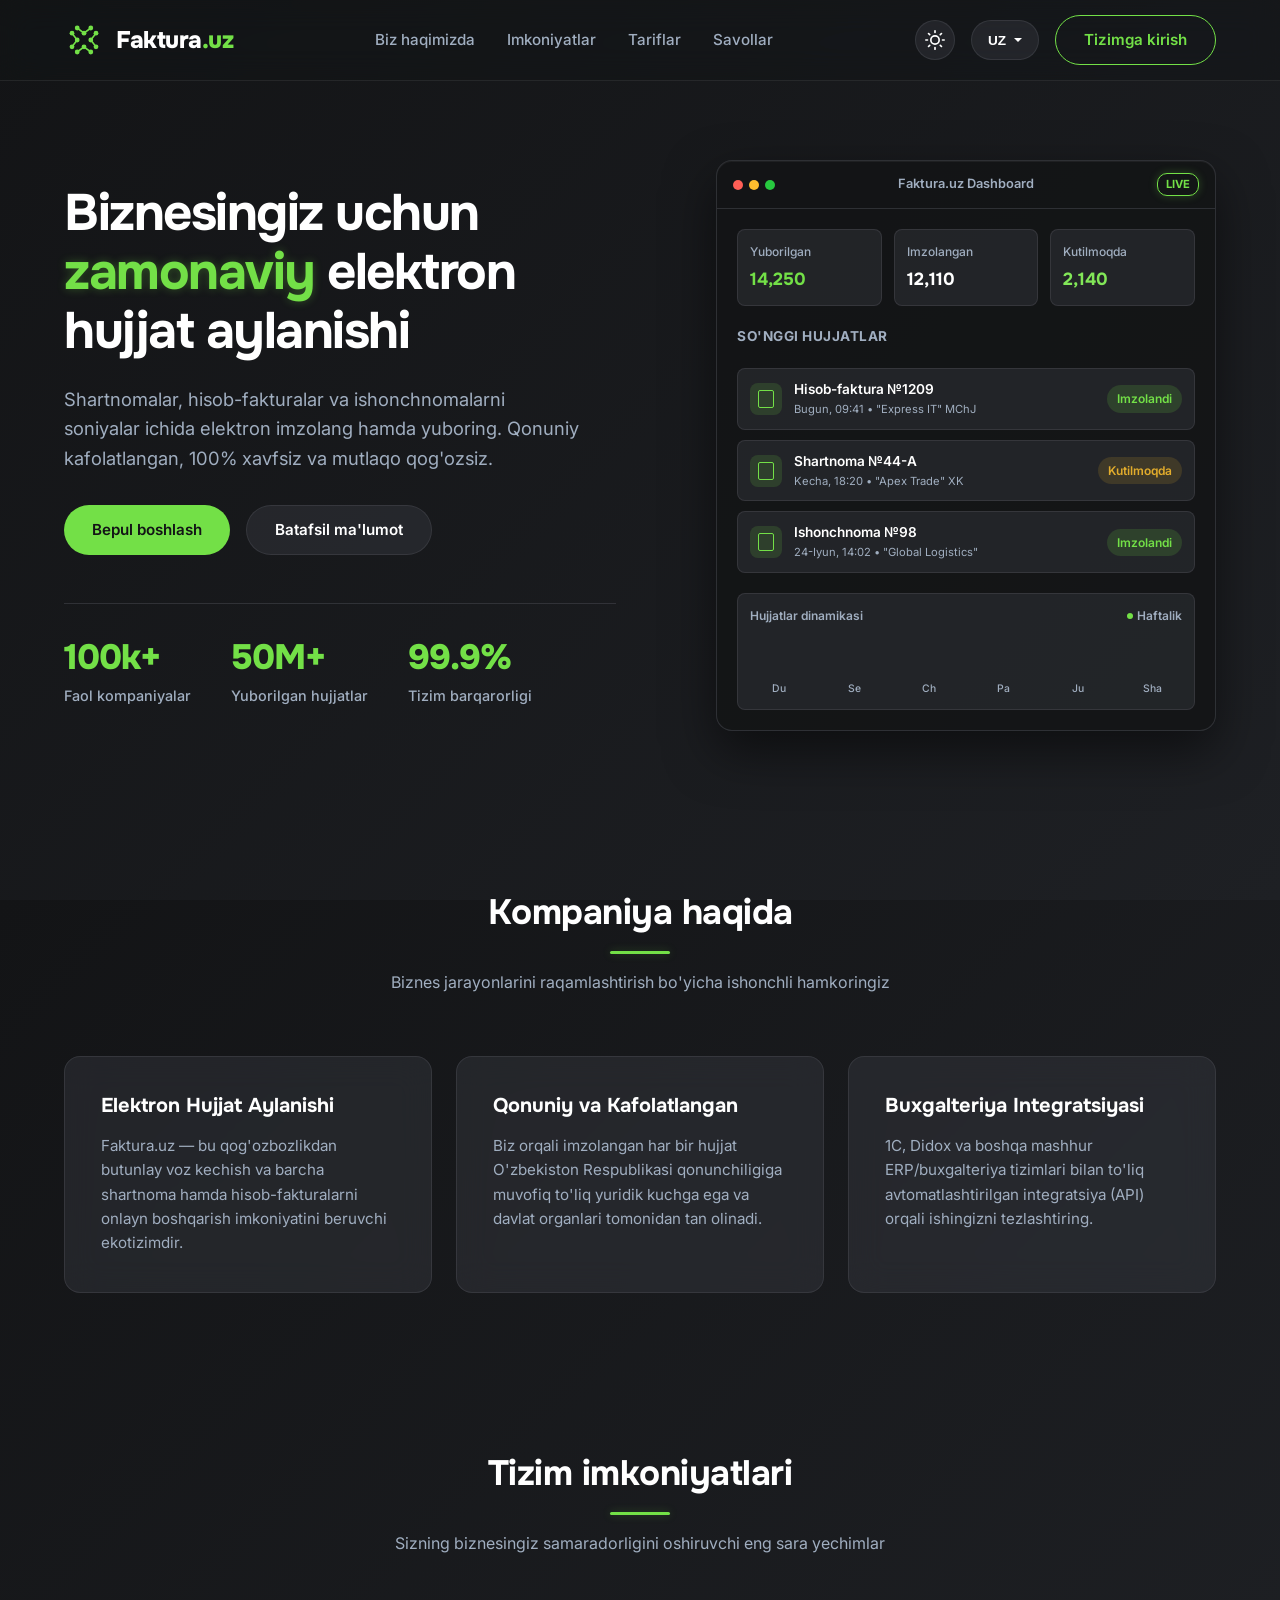
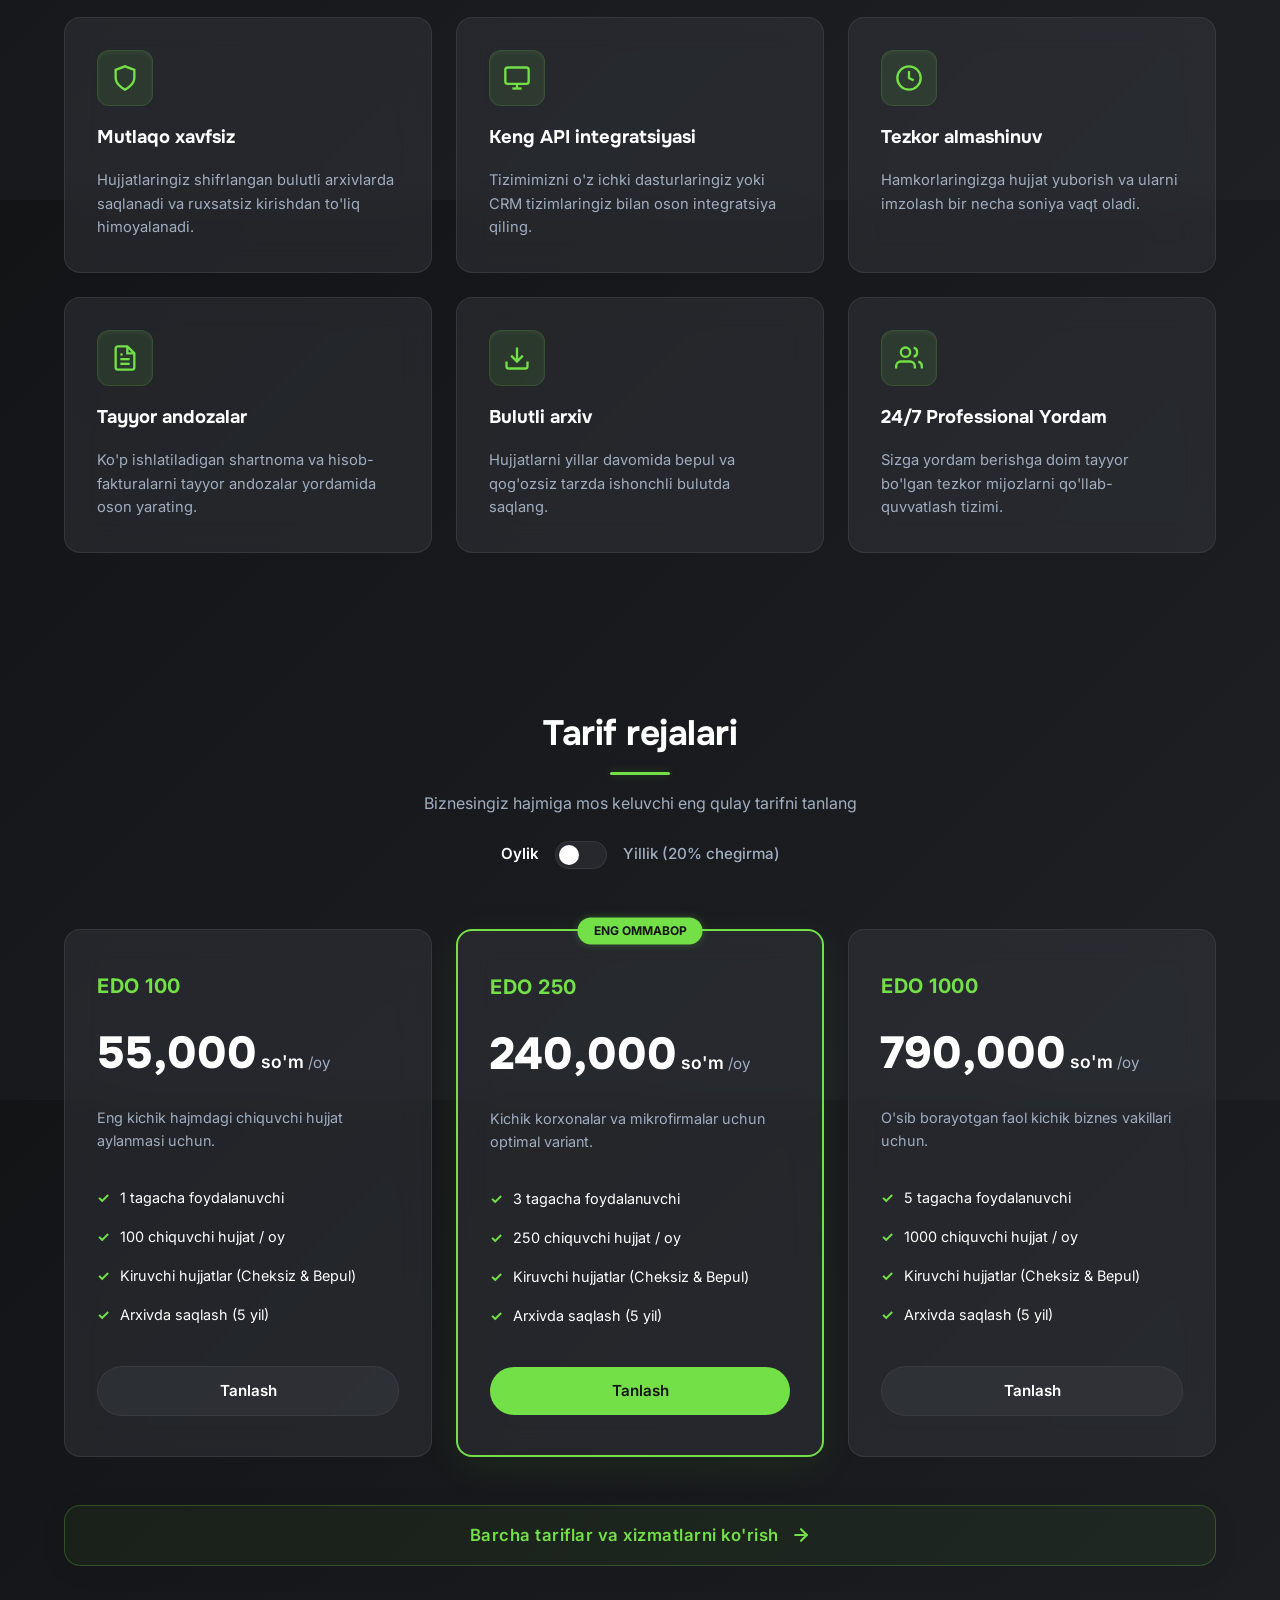
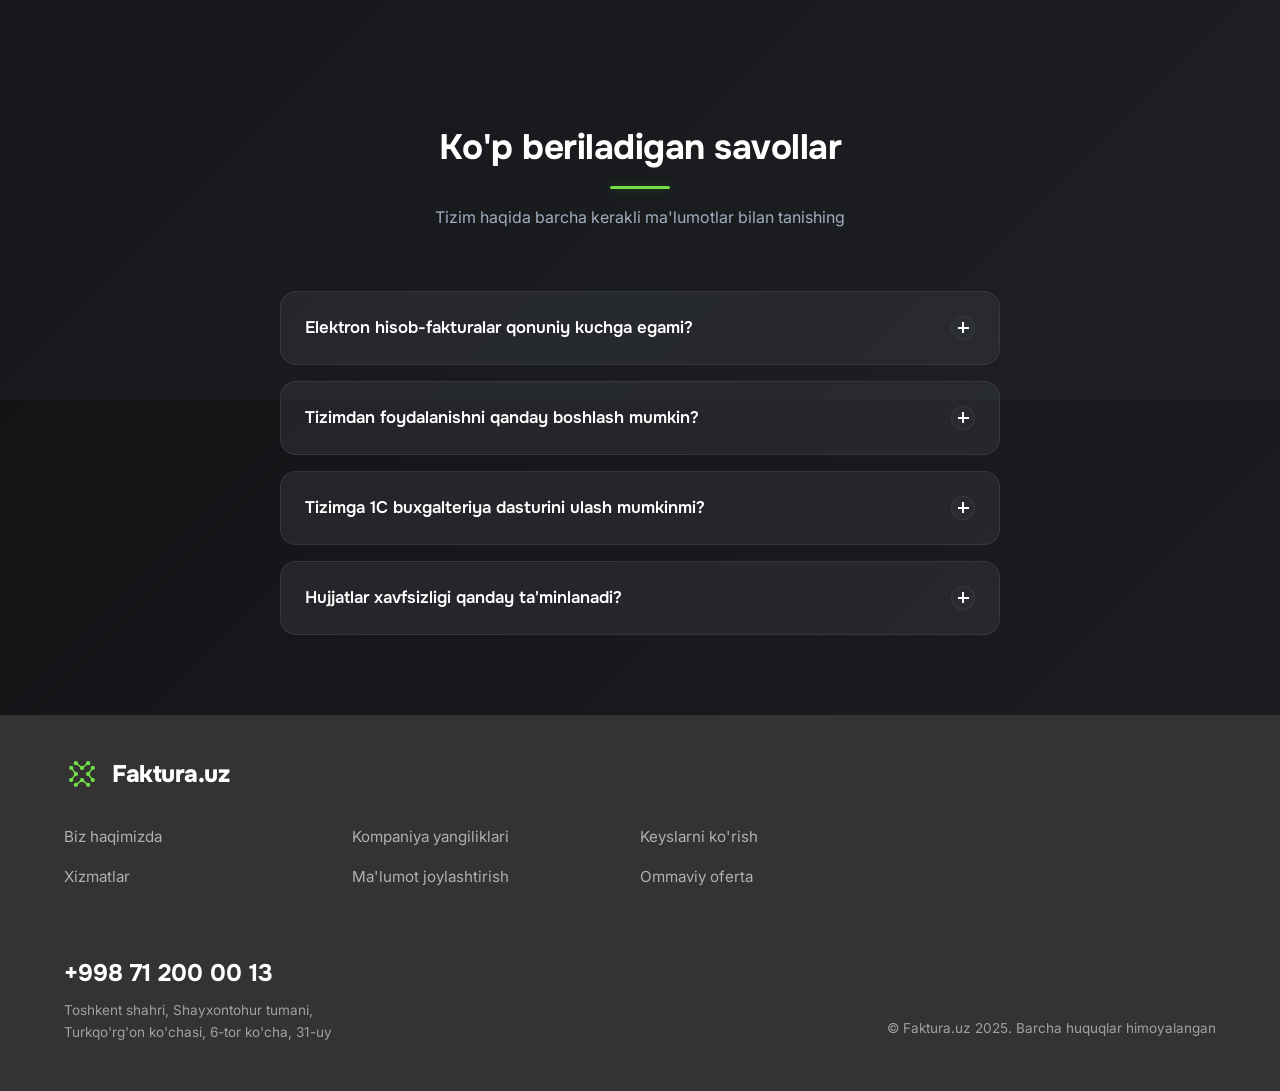
==== commit c67f47fc: "fix: remove footer-blue-line from index and styles" ====
--- a/index.html
+++ b/index.html
@@ -495,7 +495,6 @@
 
   <!-- Footer -->
   <footer id="mainFooter">
-    <div class="footer-blue-line"></div>
     <div class="container footer-content-wrap">
       <!-- Top Row: Logo -->
       <div class="footer-logo-row">
--- a/style.css
+++ b/style.css
@@ -350,6 +350,7 @@
   border: none;
   cursor: pointer;
   z-index: 101;
+  padding: 4px;
 }
 
 .mobile-menu-toggle span {
@@ -357,6 +358,21 @@
   height: 2px;
   background-color: var(--text-main);
   transition: var(--transition-smooth);
+  transform-origin: center;
+}
+
+/* Hamburger -> X animation when open */
+.mobile-menu-toggle.open span:nth-child(1) {
+  transform: translateY(8px) rotate(45deg);
+}
+
+.mobile-menu-toggle.open span:nth-child(2) {
+  opacity: 0;
+  transform: scaleX(0);
+}
+
+.mobile-menu-toggle.open span:nth-child(3) {
+  transform: translateY(-8px) rotate(-45deg);
 }
 
 /* ==========================================================================
@@ -564,6 +580,7 @@
   display: flex;
   align-items: center;
   gap: 12px;
+  min-width: 0;
 }
 
 .mock-icon {
@@ -572,6 +589,7 @@
   border-radius: 8px;
   background-color: rgba(115, 224, 71, 0.15);
   position: relative;
+  flex-shrink: 0;
 }
 
 .doc-icon::before {
@@ -589,16 +607,23 @@
 .mock-item-info {
   display: flex;
   flex-direction: column;
+  min-width: 0;
 }
 
 .mock-item-name {
   font-size: 0.85rem;
   font-weight: 600;
+  white-space: nowrap;
+  overflow: hidden;
+  text-overflow: ellipsis;
 }
 
 .mock-item-date {
   font-size: 0.7rem;
   color: var(--text-muted);
+  white-space: nowrap;
+  overflow: hidden;
+  text-overflow: ellipsis;
 }
 
 .status-badge {
@@ -606,6 +631,8 @@
   font-weight: 600;
   padding: 4px 10px;
   border-radius: 20px;
+  white-space: nowrap;
+  flex-shrink: 0;
 }
 
 .status-signed {
@@ -980,6 +1007,7 @@
   font-weight: 700;
   text-transform: uppercase;
   box-shadow: var(--accent-glow-subtle);
+  white-space: nowrap;
 }
 
 .pricing-plan-name {
@@ -994,6 +1022,7 @@
   display: flex;
   align-items: baseline;
   margin-bottom: 16px;
+  flex-wrap: wrap;
 }
 
 .price-value {
@@ -1242,11 +1271,6 @@
   color: #ffffff;
 }
 
-.footer-blue-line {
-  height: 4px;
-  background-color: #0078d4;
-  width: 100%;
-}
 
 .footer-content-wrap {
   padding-top: 40px;
@@ -1330,32 +1354,6 @@
   padding-bottom: 4px; /* Align vertically with address text bottom */
 }
 
-/* Responsive adjustments */
-@media screen and (max-width: 1024px) {
-  .footer-links-grid {
-    grid-template-columns: repeat(3, 1fr);
-    gap: 32px;
-  }
-}
-
-@media screen and (max-width: 768px) {
-  .footer-links-grid {
-    grid-template-columns: 1fr;
-    gap: 20px;
-    margin-bottom: 40px;
-  }
-  
-  .footer-bottom-row {
-    flex-direction: column;
-    align-items: flex-start;
-    gap: 24px;
-  }
-  
-  .footer-copyright {
-    padding-bottom: 0;
-  }
-}
-
 /* ==========================================================================
    Animations
    ========================================================================== */
@@ -1375,110 +1373,481 @@
    Responsive Media Queries
    ========================================================================== */
 
+/* ---------- Tablet (max 1024px) ---------- */
 @media screen and (max-width: 1024px) {
+  .header-container {
+    height: 70px;
+  }
+
+  .hero {
+    padding-top: 130px;
+    padding-bottom: 60px;
+  }
+
   .hero-container {
     grid-template-columns: 1fr;
     gap: 40px;
     text-align: center;
   }
-  
+
+  .hero-title {
+    font-size: 2.6rem;
+  }
+
   .hero-desc {
     margin: 0 auto;
   }
-  
+
   .hero-cta-group {
     justify-content: center;
   }
-  
+
   .hero-stats {
     justify-content: center;
     gap: 32px;
   }
-  
+
   .hero-visual {
     justify-content: center;
     margin-top: 16px;
   }
-  
+
+  .dashboard-mockup {
+    max-width: 460px;
+  }
+
+  .section-title {
+    font-size: 1.9rem;
+  }
+
+  .about, .features, .pricing, .faq {
+    padding: 60px 0;
+  }
+
+  .section-header {
+    margin-bottom: 40px;
+  }
+
   .about-grid, .features-grid, .pricing-grid {
     grid-template-columns: repeat(2, 1fr);
   }
-  
+
+  .footer-links-grid {
+    grid-template-columns: repeat(3, 1fr);
+    gap: 32px;
+  }
+
   .footer-top {
     grid-template-columns: 1fr 1fr;
   }
-  
+
   .footer-socials {
     grid-column: span 2;
     flex-direction: row;
     align-items: center;
     justify-content: space-between;
   }
-  
+
   .social-icons-only {
     justify-content: flex-end;
   }
 }
 
+/* ---------- Mobile (max 768px) ---------- */
 @media screen and (max-width: 768px) {
+  .container {
+    padding: 0 16px;
+  }
+
+  /* Header: show hamburger, hide login CTA in header */
   .mobile-menu-toggle {
     display: flex;
   }
-  
+
+  .header-container {
+    height: 64px;
+  }
+
   .nav-menu {
     position: fixed;
     top: 0;
     right: -100%;
     width: 280px;
     height: 100vh;
+    height: 100dvh;
     background-color: var(--bg-color);
     border-left: 1px solid var(--panel-border);
     flex-direction: column;
     align-items: flex-start;
-    padding: 100px 40px;
+    padding: 100px 32px;
     gap: 24px;
-    transition: var(--transition-smooth);
+    transition: right 0.35s cubic-bezier(0.4, 0, 0.2, 1);
     box-shadow: -10px 0 30px rgba(0,0,0,0.2);
     backdrop-filter: blur(12px);
-  }
-  
+    z-index: 100;
+  }
+
   .nav-menu.active {
     right: 0;
   }
-  
+
+  .nav-link {
+    font-size: 1.1rem;
+    width: 100%;
+    padding: 8px 0;
+  }
+
   .header-actions {
     margin-right: 16px;
   }
-  
+
+  /* Hide the login button on small screens */
+  .header-actions #headerLoginBtn {
+    display: none;
+  }
+
+  /* Hero responsive */
+  .hero {
+    padding-top: 110px;
+    padding-bottom: 48px;
+  }
+
   .hero-title {
-    font-size: 2.4rem;
-  }
-  
+    font-size: 2rem;
+    letter-spacing: -1px;
+  }
+
+  .hero-desc {
+    font-size: 1rem;
+  }
+
+  .hero-cta-group {
+    flex-direction: column;
+    align-items: center;
+    gap: 12px;
+  }
+
+  .hero-cta-group .btn {
+    width: 100%;
+    max-width: 320px;
+  }
+
+  .hero-stats {
+    flex-wrap: wrap;
+    gap: 24px;
+    justify-content: center;
+  }
+
+  .stat-number {
+    font-size: 1.8rem;
+  }
+
+  .dashboard-mockup {
+    max-width: 100%;
+  }
+
+  .mock-item-date {
+    display: none;
+  }
+
+  /* Section spacing */
+  .about, .features, .pricing, .faq {
+    padding: 48px 0;
+  }
+
+  .section-header {
+    margin-bottom: 32px;
+  }
+
+  .section-title {
+    font-size: 1.65rem;
+  }
+
+  .section-subtitle {
+    font-size: 0.9rem;
+  }
+
   .about-grid, .features-grid, .pricing-grid {
     grid-template-columns: 1fr;
   }
-  
+
+  .about-card {
+    padding: 28px;
+  }
+
+  .feature-card {
+    padding: 24px;
+  }
+
+  .pricing-card {
+    padding: 32px 24px;
+  }
+
+  .price-value {
+    font-size: 2.2rem;
+  }
+
+  /* Billing toggle text smaller */
+  .billing-toggle-container {
+    gap: 10px;
+  }
+
+  .billing-label {
+    font-size: 0.85rem;
+  }
+
+  /* FAQ */
+  .faq-question {
+    padding: 20px 16px;
+    font-size: 0.95rem;
+  }
+
+  .faq-answer p {
+    padding: 0 16px 20px;
+    font-size: 0.9rem;
+  }
+
+  /* Footer */
+  .footer-links-grid {
+    grid-template-columns: 1fr;
+    gap: 20px;
+    margin-bottom: 40px;
+  }
+
+  .footer-bottom-row {
+    flex-direction: column;
+    align-items: flex-start;
+    gap: 24px;
+  }
+
+  .footer-copyright {
+    padding-bottom: 0;
+  }
+
+  .contact-phone {
+    font-size: 1.3rem;
+  }
+
+  .footer-content-wrap {
+    padding-top: 28px;
+  }
+
+  .view-all-tariffs-container {
+    margin-top: 32px;
+  }
+
+  .btn-view-all {
+    font-size: 0.95rem;
+    padding: 14px 24px;
+  }
+
+  /* Pricing page specific */
+  .pricing-grid.grid-4-cols {
+    grid-template-columns: 1fr;
+  }
+
+  .additional-services-grid {
+    grid-template-columns: 1fr;
+  }
+
   .footer-top {
     grid-template-columns: 1fr;
     gap: 32px;
   }
-  
+
   .footer-socials {
     grid-column: span 1;
     flex-direction: column;
     align-items: flex-start;
     gap: 12px;
   }
-  
+
   .social-icons-only {
     justify-content: flex-start;
     width: 100%;
   }
-  
+
   .footer-bottom-container {
     flex-direction: column;
     gap: 12px;
     text-align: center;
+  }
+}
+
+/* ---------- Small Mobile (max 480px) ---------- */
+@media screen and (max-width: 480px) {
+  .container {
+    padding: 0 12px;
+  }
+
+  .logo {
+    font-size: 1.25rem;
+    gap: 8px;
+  }
+
+  .logo-svg {
+    width: 32px !important;
+    height: 32px !important;
+  }
+
+  .hero {
+    padding-top: 96px;
+    padding-bottom: 40px;
+  }
+
+  .hero-title {
+    font-size: 1.65rem;
+    letter-spacing: -0.5px;
+  }
+
+  .hero-desc {
+    font-size: 0.92rem;
+  }
+
+  .hero-stats {
+    gap: 16px;
+    padding-top: 24px;
+  }
+
+  .stat-number {
+    font-size: 1.5rem;
+  }
+
+  .stat-label {
+    font-size: 0.8rem;
+  }
+
+  /* Dashboard mockup: hide chart on very small screens */
+  .mock-chart {
+    display: none;
+  }
+
+  .mock-stats-grid {
+    grid-template-columns: 1fr 1fr 1fr;
+    gap: 8px;
+  }
+
+  .mock-stat-box {
+    padding: 8px;
+  }
+
+  .mock-value {
+    font-size: 0.95rem;
+  }
+
+  .mock-label {
+    font-size: 0.65rem;
+  }
+
+  .dashboard-body {
+    padding: 12px;
+    gap: 12px;
+  }
+
+  .section-title {
+    font-size: 1.4rem;
+  }
+
+  .section-subtitle {
+    font-size: 0.85rem;
+  }
+
+  .about, .features, .pricing, .faq {
+    padding: 36px 0;
+  }
+
+  .section-header {
+    margin-bottom: 24px;
+    gap: 12px;
+  }
+
+  .about-card {
+    padding: 20px;
+  }
+
+  .about-card h3 {
+    font-size: 1.1rem;
+  }
+
+  .about-card p {
+    font-size: 0.88rem;
+  }
+
+  .feature-card {
+    padding: 20px;
+    gap: 14px;
+  }
+
+  .feature-icon {
+    width: 48px;
+    height: 48px;
+  }
+
+  .pricing-card {
+    padding: 28px 20px;
+  }
+
+  .price-value {
+    font-size: 1.9rem;
+  }
+
+  .pricing-desc {
+    min-height: auto;
+    margin-bottom: 24px;
+  }
+
+  .pricing-features {
+    margin-bottom: 28px;
+    gap: 12px;
+  }
+
+  .faq-question {
+    padding: 16px 14px;
+    font-size: 0.9rem;
+    gap: 12px;
+  }
+
+  .faq-answer p {
+    padding: 0 14px 16px;
+    font-size: 0.85rem;
+  }
+
+  .billing-toggle-container {
+    flex-wrap: wrap;
+    gap: 8px;
+    justify-content: center;
+  }
+
+  .billing-label {
+    font-size: 0.8rem;
+  }
+
+  .btn {
+    padding: 10px 22px;
+    font-size: 0.9rem;
+  }
+
+  .btn-view-all {
+    font-size: 0.88rem;
+    padding: 12px 16px;
+    border-radius: 12px;
+  }
+
+  .contact-phone {
+    font-size: 1.15rem;
+  }
+
+  .contact-address {
+    font-size: 0.8rem;
+  }
+
+  .footer-copyright {
+    font-size: 0.8rem;
+  }
+
+  .nav-menu {
+    width: 100%;
+    padding: 80px 24px;
   }
 }
 
@@ -1504,7 +1873,7 @@
     grid-template-columns: repeat(4, 1fr);
     gap: 20px;
   }
-  
+
   .pricing-grid.grid-4-cols .pricing-card {
     padding: 32px 20px;
   }
@@ -1575,15 +1944,34 @@
   .additional-services-grid {
     grid-template-columns: repeat(2, 1fr);
   }
+
+  .pricing-page-title {
+    font-size: 2.4rem;
+  }
+
+  .pricing-page .pricing-detail-section {
+    padding-top: 130px;
+    padding-bottom: 60px;
+  }
 }
 
 @media screen and (max-width: 768px) {
-  .pricing-grid.grid-4-cols {
-    grid-template-columns: 1fr;
-  }
-  
-  .additional-services-grid {
-    grid-template-columns: 1fr;
+  .pricing-page-title {
+    font-size: 1.8rem;
+  }
+
+  .pricing-page .pricing-detail-section {
+    padding-top: 100px;
+    padding-bottom: 48px;
+  }
+
+  .section-title.sub-title {
+    font-size: 1.4rem;
+  }
+
+  .additional-prices-container {
+    margin-top: 48px;
+    padding-top: 36px;
   }
 }
 
@@ -1632,4 +2020,18 @@
 .delay-400 { transition-delay: 400ms; }
 .delay-500 { transition-delay: 500ms; }
 
-
+/* Mobile overlay for when nav menu is open */
+.nav-overlay {
+  display: none;
+  position: fixed;
+  inset: 0;
+  background: rgba(0, 0, 0, 0.5);
+  z-index: 99;
+  opacity: 0;
+  transition: opacity 0.3s ease;
+}
+
+.nav-overlay.active {
+  display: block;
+  opacity: 1;
+}
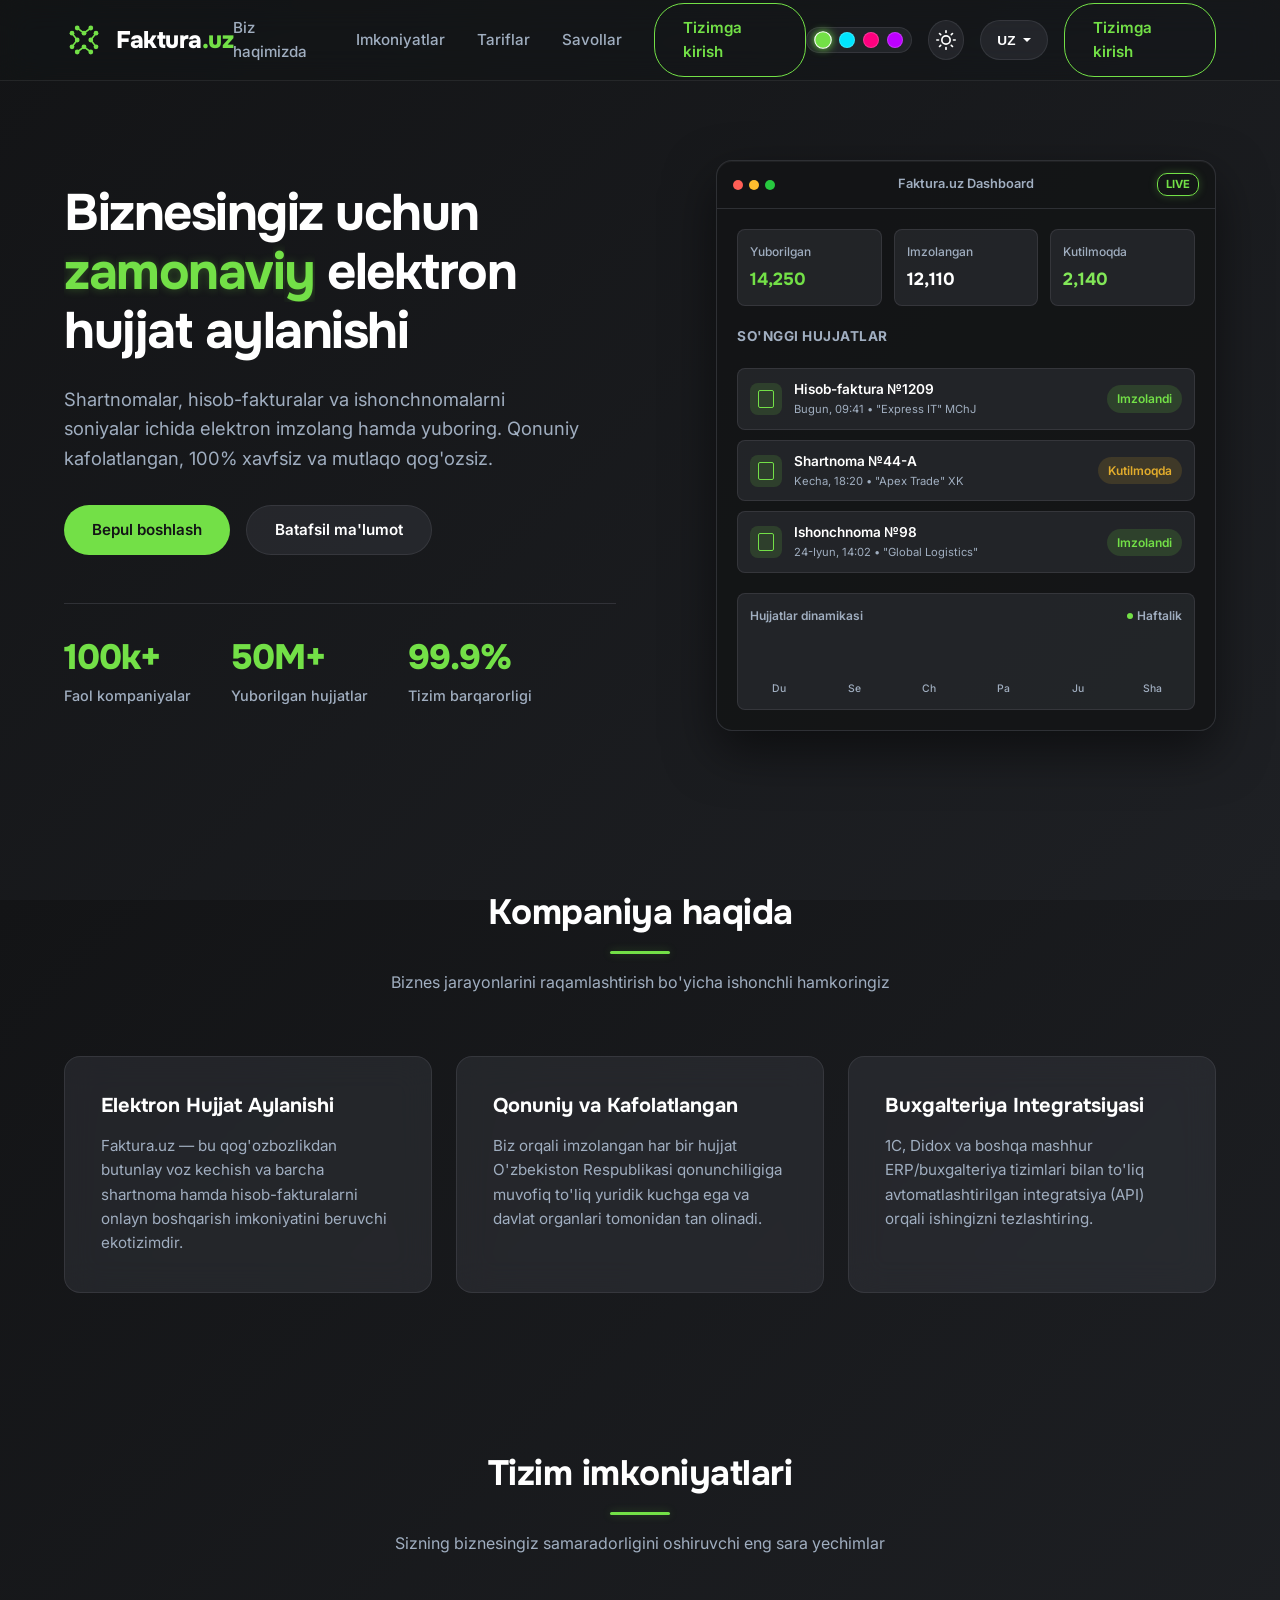
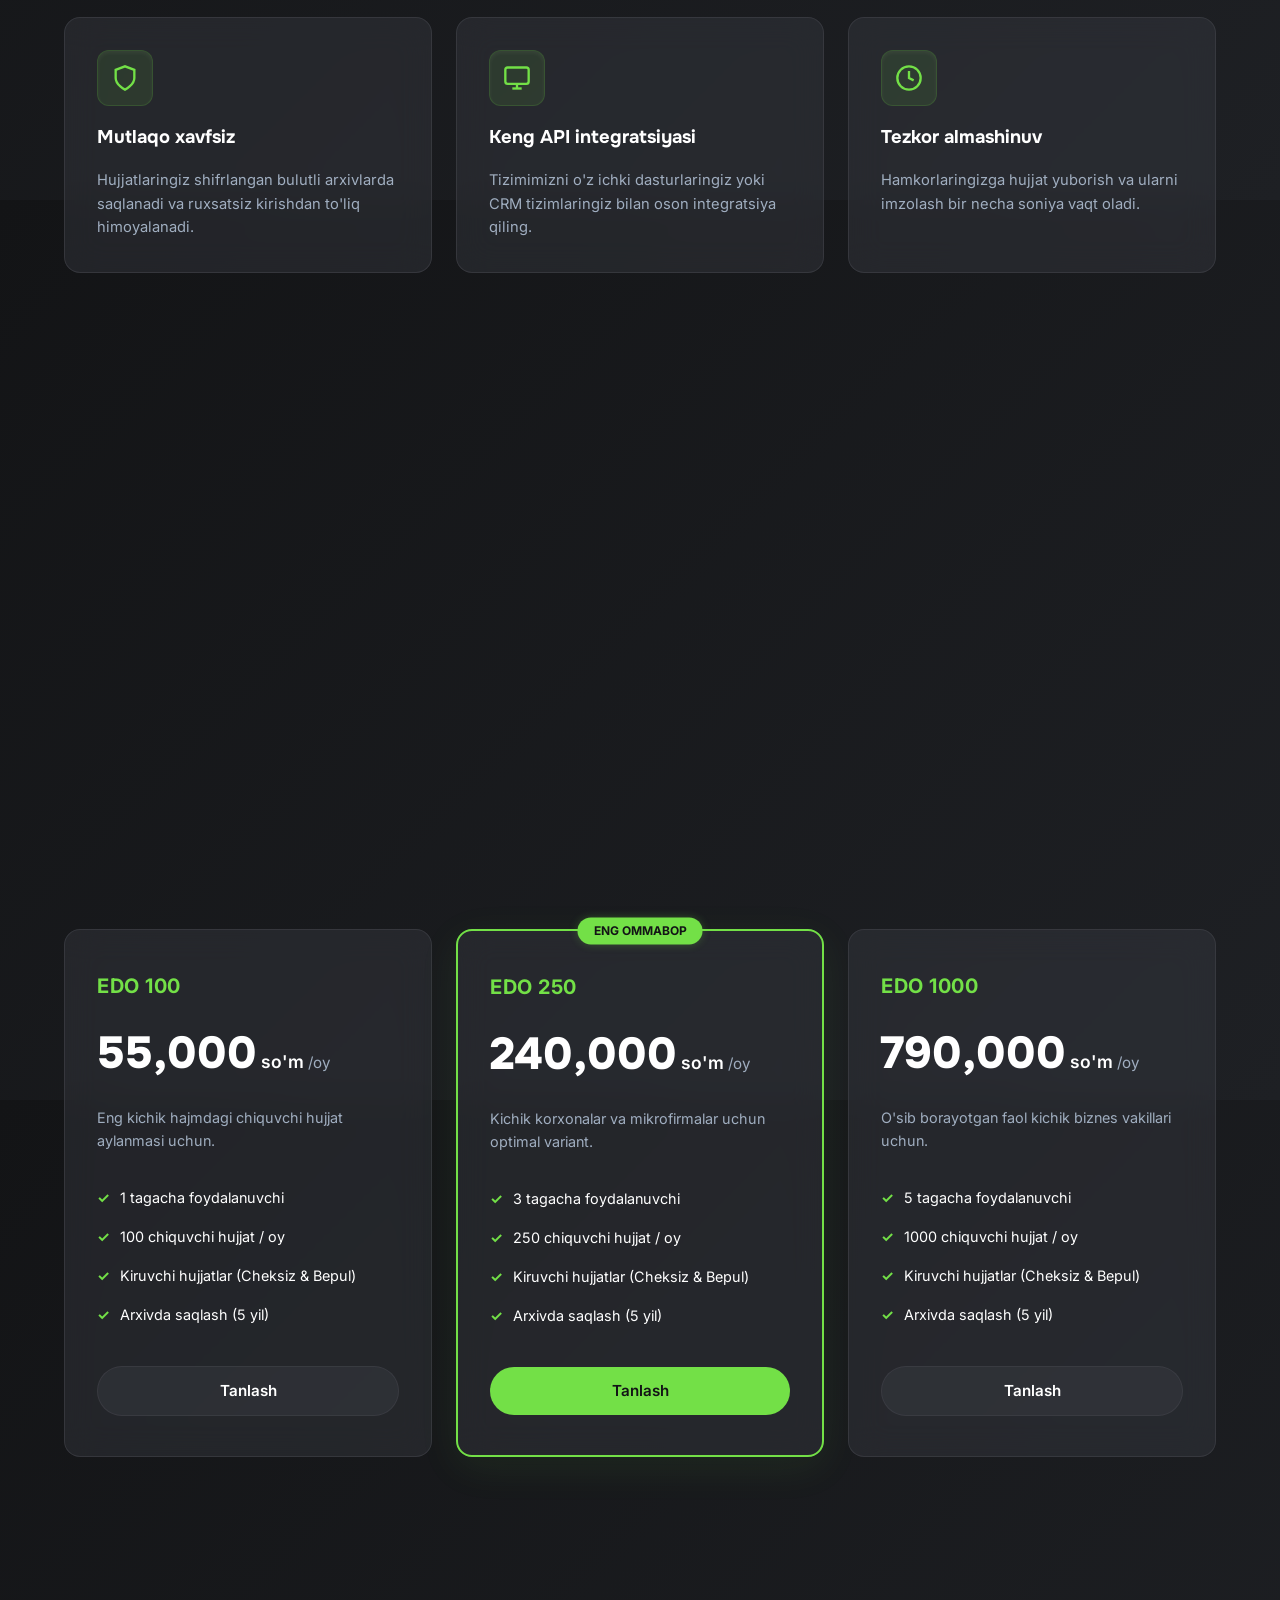
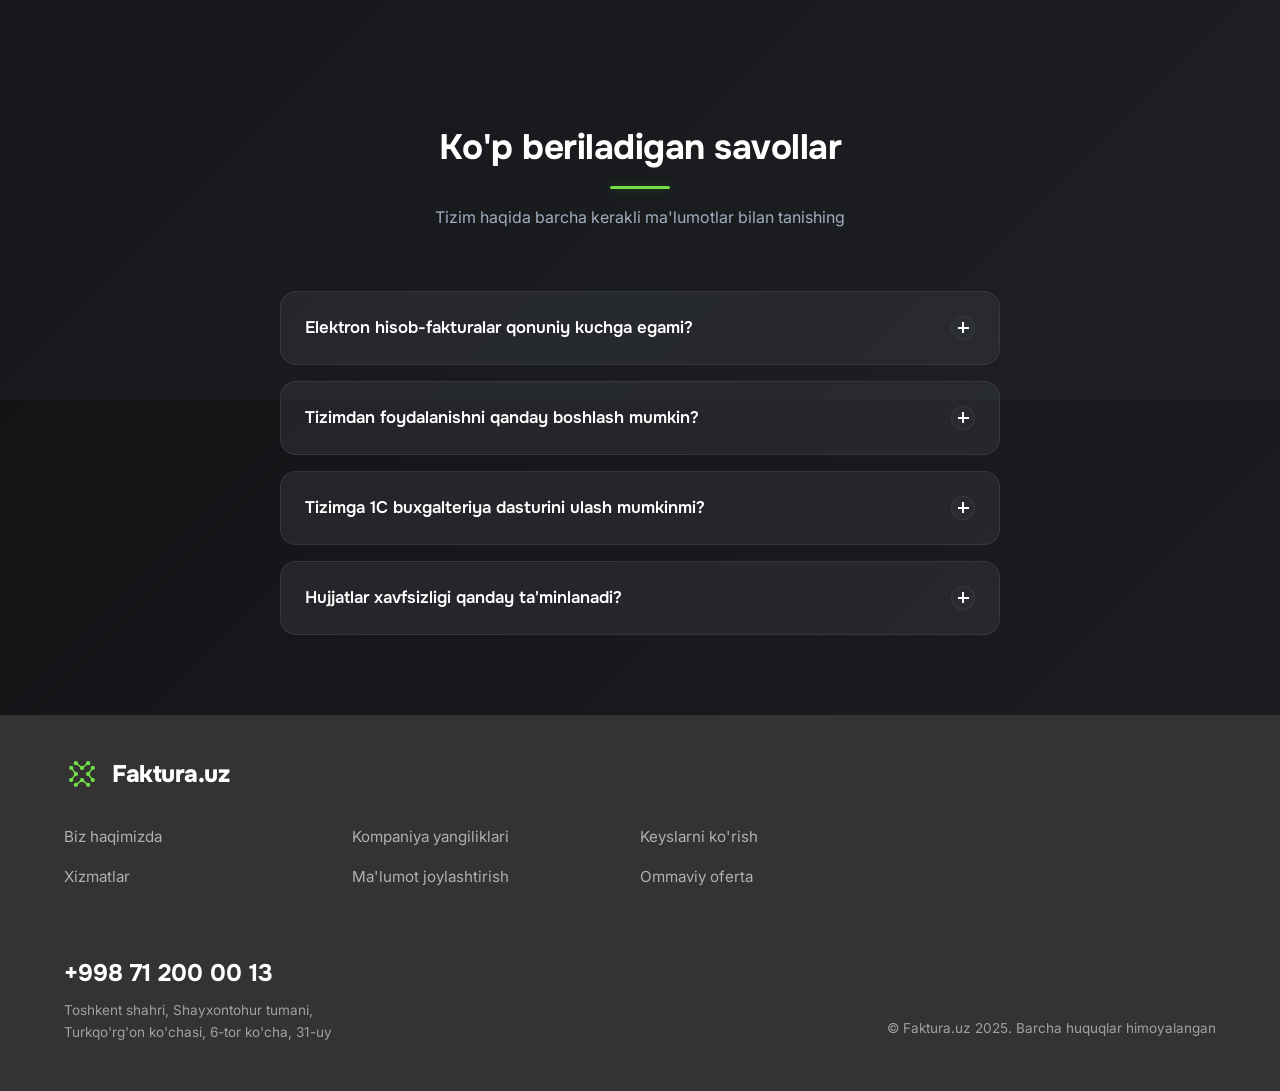
==== commit cf03f6f7: "feat: add kinetic title, self-drawing logo, riso cursor trail, film-strip switcher, and pricing tab " ====
--- a/index.html
+++ b/index.html
@@ -28,7 +28,7 @@
   <header id="mainHeader" class="glass-header">
     <div class="container header-container">
       <a href="#" class="logo" id="logoLink">
-        <svg class="logo-svg" viewBox="0 0 100 100" width="40" height="40">
+        <svg class="logo-svg logo-unloaded" viewBox="0 0 100 100" width="40" height="40">
           <!-- Connections -->
           <line x1="50" y1="33" x2="33" y2="20" stroke="currentColor" stroke-width="4" stroke-linecap="round" />
           <line x1="50" y1="33" x2="67" y2="20" stroke="currentColor" stroke-width="4" stroke-linecap="round" />
@@ -64,10 +64,27 @@
         <a href="#features" class="nav-link" data-i18n="nav_features">Imkoniyatlar</a>
         <a href="price.html" class="nav-link" data-i18n="nav_pricing">Tariflar</a>
         <a href="#faq" class="nav-link" data-i18n="nav_faq">Savollar</a>
+        <a href="https://account.faktura.uz/Login?" class="btn btn-outline mobile-nav-login" data-i18n="btn_login">Tizimga kirish</a>
+        
+        <!-- Mobile Accent Theme Film Strip -->
+        <div class="film-strip-selector">
+          <div class="film-swatch swatch-lime active" data-theme="lime" title="Lime Green"></div>
+          <div class="film-swatch swatch-blue" data-theme="blue" title="Electric Blue"></div>
+          <div class="film-swatch swatch-pink" data-theme="pink" title="Cyber Pink"></div>
+          <div class="film-swatch swatch-purple" data-theme="purple" title="Neon Purple"></div>
+        </div>
       </nav>
 
       <!-- Action buttons (Theme, Lang, Login) -->
       <div class="header-actions">
+        <!-- Accent Theme Film Strip -->
+        <div class="film-strip-selector">
+          <div class="film-swatch swatch-lime active" data-theme="lime" title="Lime Green"></div>
+          <div class="film-swatch swatch-blue" data-theme="blue" title="Electric Blue"></div>
+          <div class="film-swatch swatch-pink" data-theme="pink" title="Cyber Pink"></div>
+          <div class="film-swatch swatch-purple" data-theme="purple" title="Neon Purple"></div>
+        </div>
+
         <!-- Theme Toggle -->
         <button id="themeToggleBtn" class="action-btn-circle" aria-label="Toggle Theme">
           <svg class="theme-sun-icon" viewBox="0 0 24 24" width="20" height="20">
@@ -109,7 +126,7 @@
   <section class="hero" id="heroSection">
     <div class="container hero-container">
       <div class="hero-content reveal reveal-left">
-        <h1 class="hero-title" data-i18n="hero_title">
+        <h1 class="hero-title kinetic-title" data-i18n="hero_title">
           Biznesingiz uchun <span class="neon-text">zamonaviy</span> elektron hujjat aylanishi
         </h1>
         <p class="hero-desc" data-i18n="hero_desc">
--- a/style.css
+++ b/style.css
@@ -2,7 +2,7 @@
    Design System & Variables
    ========================================================================== */
 
-:root {
+:root, html.theme-lime {
   /* Color Palette (Dark Theme Default) */
   --bg-color: #131416;
   --bg-gradient: linear-gradient(135deg, #131416 0%, #1e2024 100%);
@@ -26,6 +26,27 @@
   --font-body: 'Inter', sans-serif;
 }
 
+html.theme-blue {
+  --accent-color: #00e5ff;
+  --accent-hover: #33ebff;
+  --accent-glow: 0 0 12px rgba(0, 229, 255, 0.5), 0 0 24px rgba(0, 229, 255, 0.2);
+  --accent-glow-subtle: 0 0 8px rgba(0, 229, 255, 0.25);
+}
+
+html.theme-pink {
+  --accent-color: #ff007f;
+  --accent-hover: #ff3399;
+  --accent-glow: 0 0 12px rgba(255, 0, 127, 0.5), 0 0 24px rgba(255, 0, 127, 0.2);
+  --accent-glow-subtle: 0 0 8px rgba(255, 0, 127, 0.25);
+}
+
+html.theme-purple {
+  --accent-color: #bd00ff;
+  --accent-hover: #ca33ff;
+  --accent-glow: 0 0 12px rgba(189, 0, 255, 0.5), 0 0 24px rgba(189, 0, 255, 0.2);
+  --accent-glow-subtle: 0 0 8px rgba(189, 0, 255, 0.25);
+}
+
 /* Light Theme Variables overrides */
 html.light {
   --bg-color: #f7f9fc;
@@ -2020,6 +2041,106 @@
 .delay-400 { transition-delay: 400ms; }
 .delay-500 { transition-delay: 500ms; }
 
+/* Film Strip Theme Selector */
+.film-strip-selector {
+  display: flex;
+  align-items: center;
+  background: var(--panel-bg);
+  border: 1px solid var(--panel-border);
+  padding: 4px 8px;
+  border-radius: 20px;
+  gap: 8px;
+  backdrop-filter: blur(8px);
+}
+.film-swatch {
+  width: 16px;
+  height: 16px;
+  border-radius: 50%;
+  cursor: pointer;
+  transition: var(--transition-smooth);
+  border: 1.5px solid rgba(255, 255, 255, 0.2);
+}
+.film-swatch:hover {
+  transform: scale(1.2);
+}
+.film-swatch.active {
+  border-color: #ffffff;
+  box-shadow: 0 0 8px var(--accent-color);
+  transform: scale(1.1);
+}
+.swatch-lime { background-color: #73E047; }
+.swatch-blue { background-color: #00e5ff; }
+.swatch-pink { background-color: #ff007f; }
+.swatch-purple { background-color: #bd00ff; }
+
+/* Hide film strip in header on mobile, show inside side drawer */
+@media screen and (max-width: 768px) {
+  header .film-strip-selector {
+    display: none;
+  }
+  .nav-menu .film-strip-selector {
+    display: flex;
+    margin-top: 16px;
+    width: 100%;
+    justify-content: space-around;
+  }
+}
+@media screen and (min-width: 769px) {
+  .nav-menu .film-strip-selector {
+    display: none;
+  }
+}
+
+/* Kinetic Typography */
+.kinetic-word {
+  display: inline-block;
+  overflow: hidden;
+  vertical-align: bottom;
+}
+.kinetic-char {
+  display: inline-block;
+  transform: translateY(110%);
+  opacity: 0;
+  transition: transform 0.8s cubic-bezier(0.19, 1, 0.22, 1), opacity 0.8s ease;
+}
+.kinetic-char.reveal {
+  transform: translateY(0);
+  opacity: 1;
+}
+
+/* Self-Drawing SVG Logo Animation */
+.logo-svg line {
+  stroke-dasharray: 50;
+  stroke-dashoffset: 50;
+  transition: stroke-dashoffset 1.4s cubic-bezier(0.19, 1, 0.22, 1);
+}
+.logo-svg circle {
+  transition: r 0.6s cubic-bezier(0.175, 0.885, 0.32, 1.275);
+}
+.logo-svg.logo-unloaded line {
+  stroke-dashoffset: 50;
+}
+.logo-svg.logo-unloaded circle {
+  r: 0 !important;
+}
+.logo-svg.animate-logo line {
+  stroke-dashoffset: 0;
+}
+.logo-svg.animate-logo circle {
+  r: 6px;
+}
+
+/* Grid Cross-Fade Slide-In transitions */
+.pricing-grid-container {
+  opacity: 0;
+  transform: translateX(30px);
+  transition: opacity 0.5s cubic-bezier(0.19, 1, 0.22, 1), transform 0.5s cubic-bezier(0.19, 1, 0.22, 1);
+}
+.pricing-grid-container.show {
+  opacity: 1;
+  transform: translateX(0);
+}
+
 /* Mobile overlay for when nav menu is open */
 .nav-overlay {
   display: none;
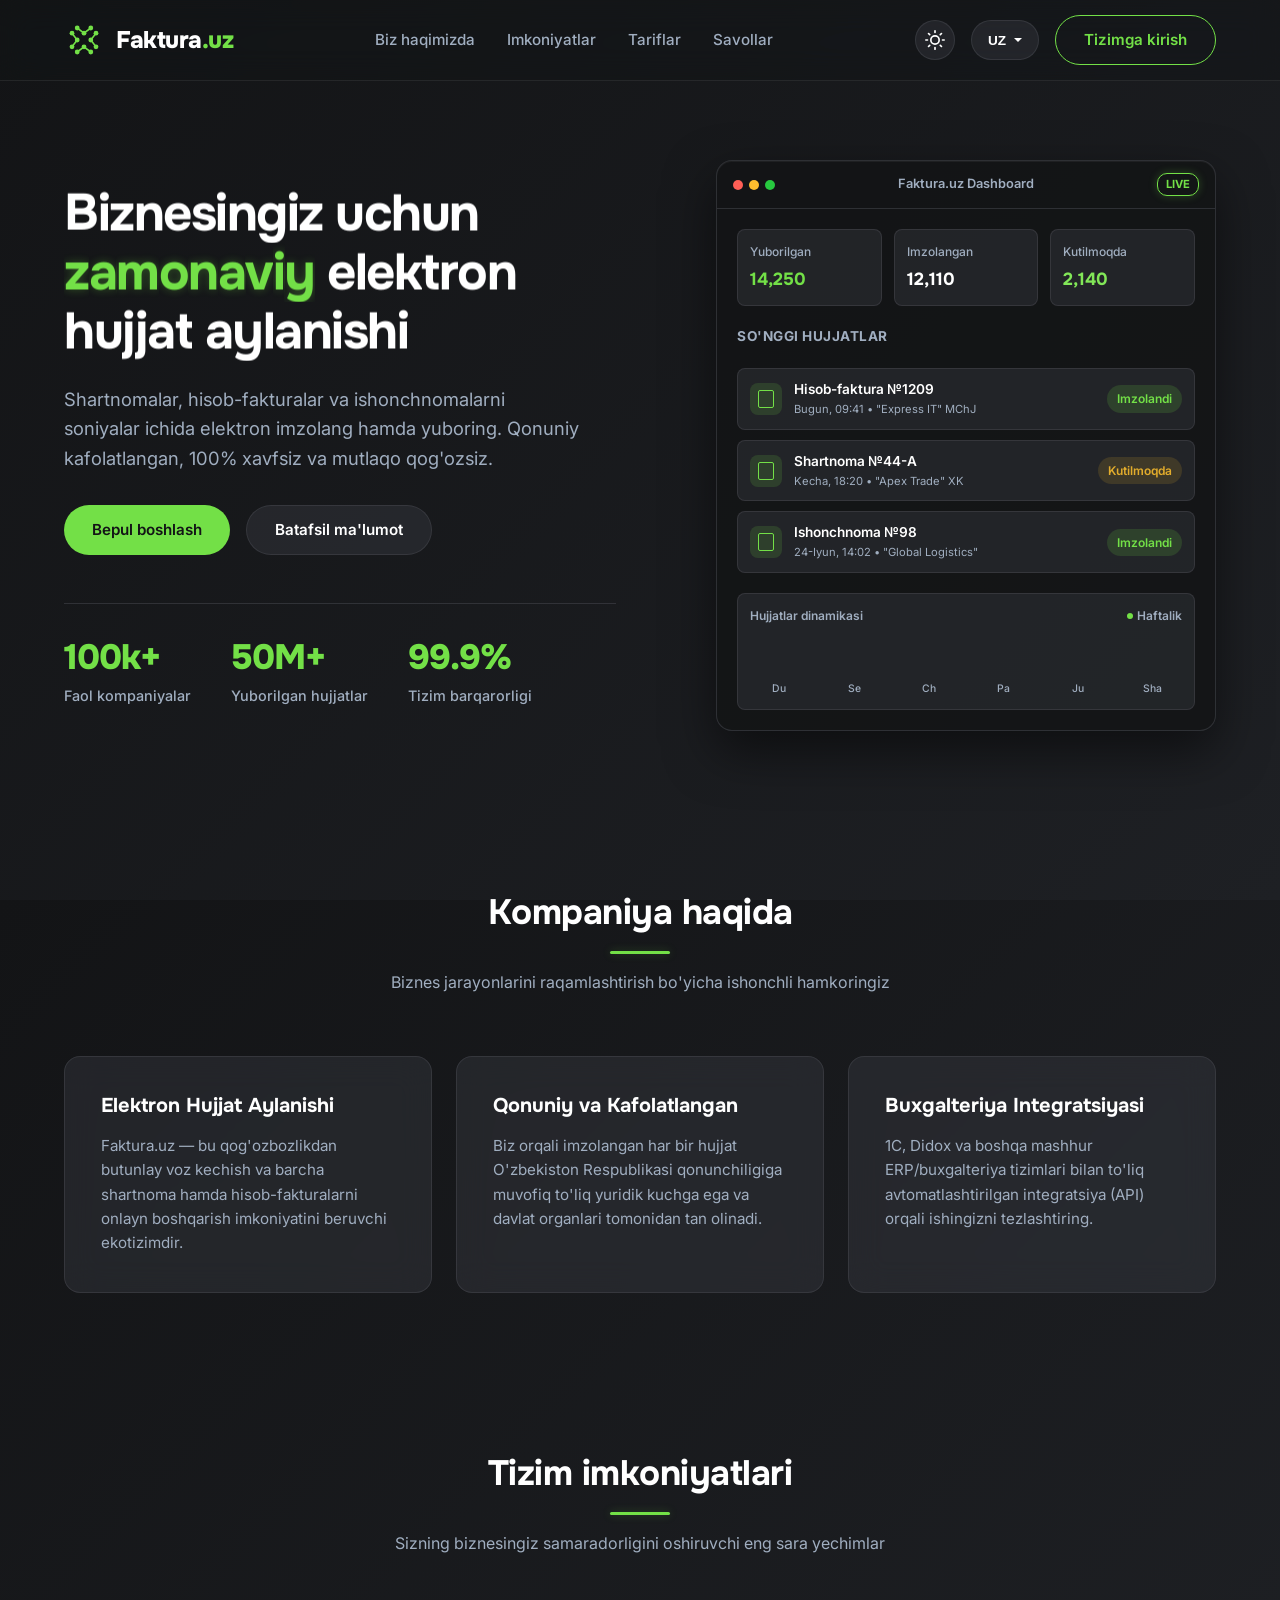
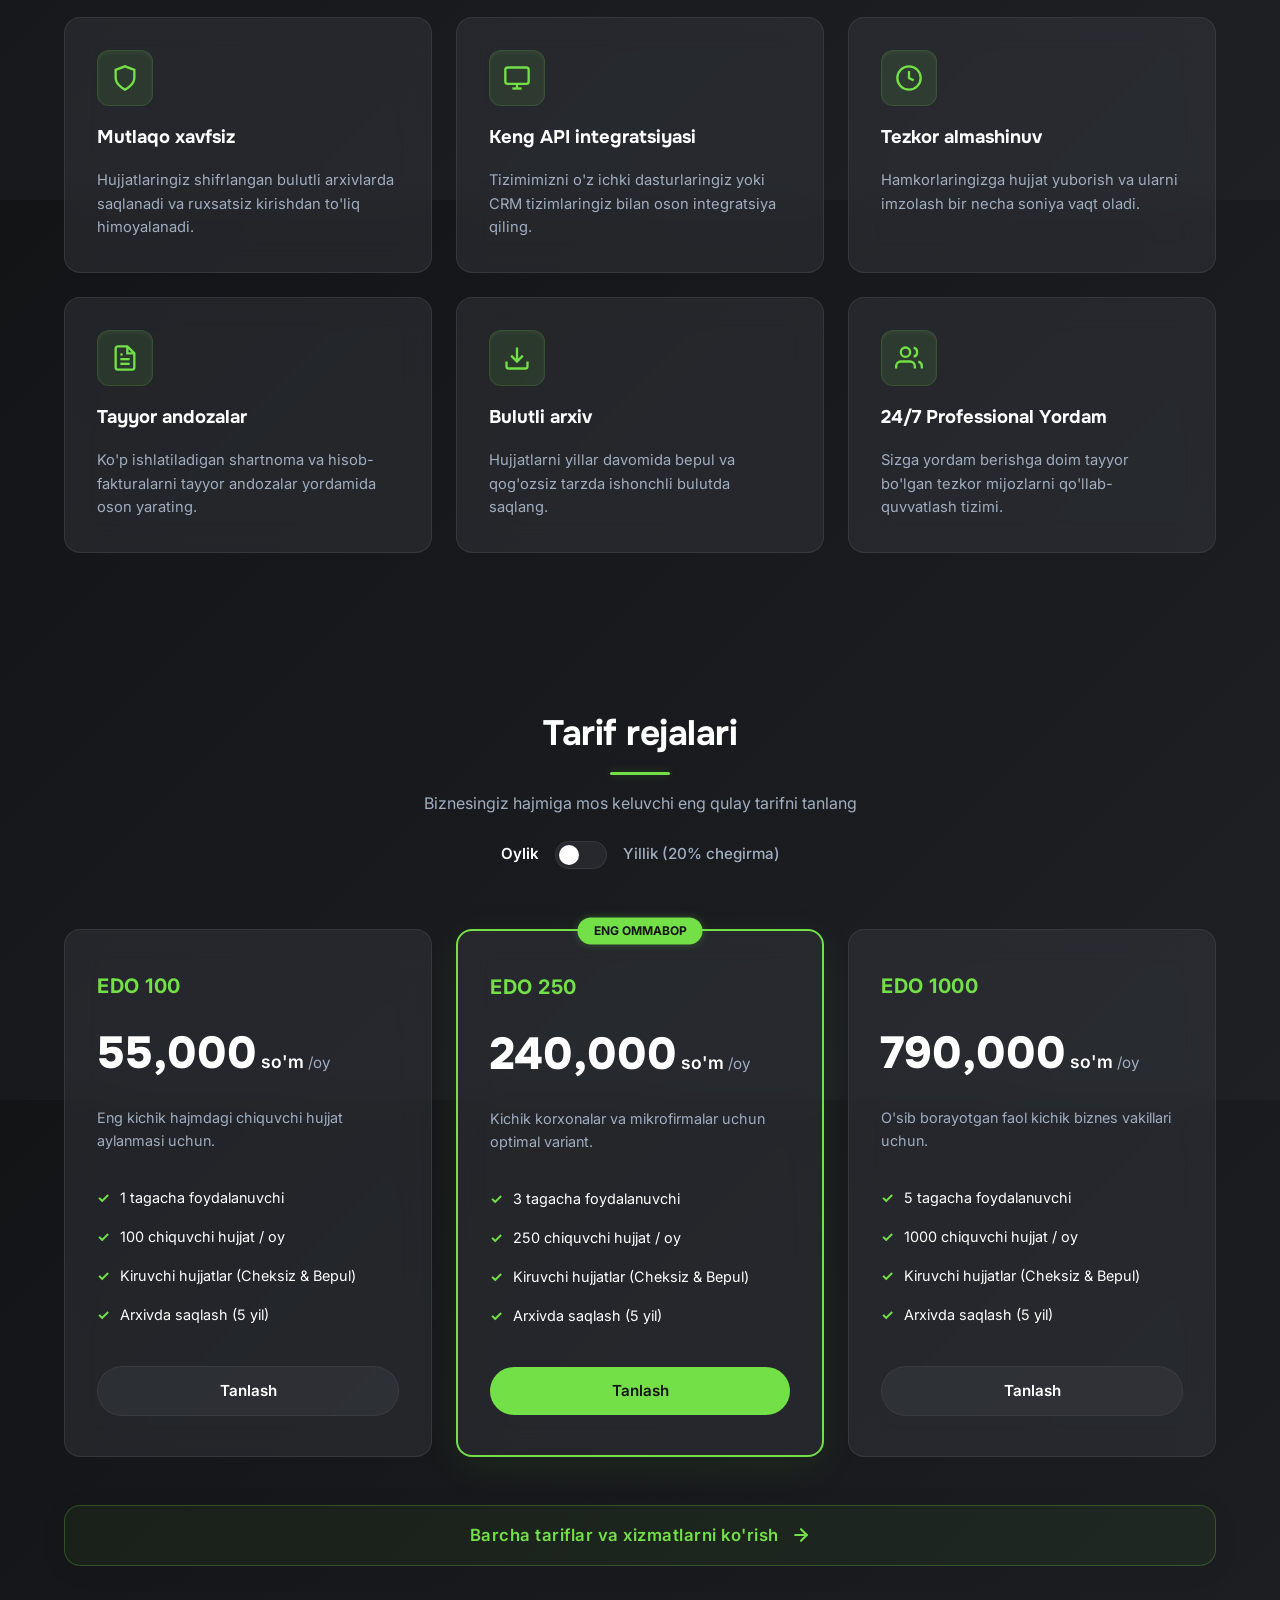
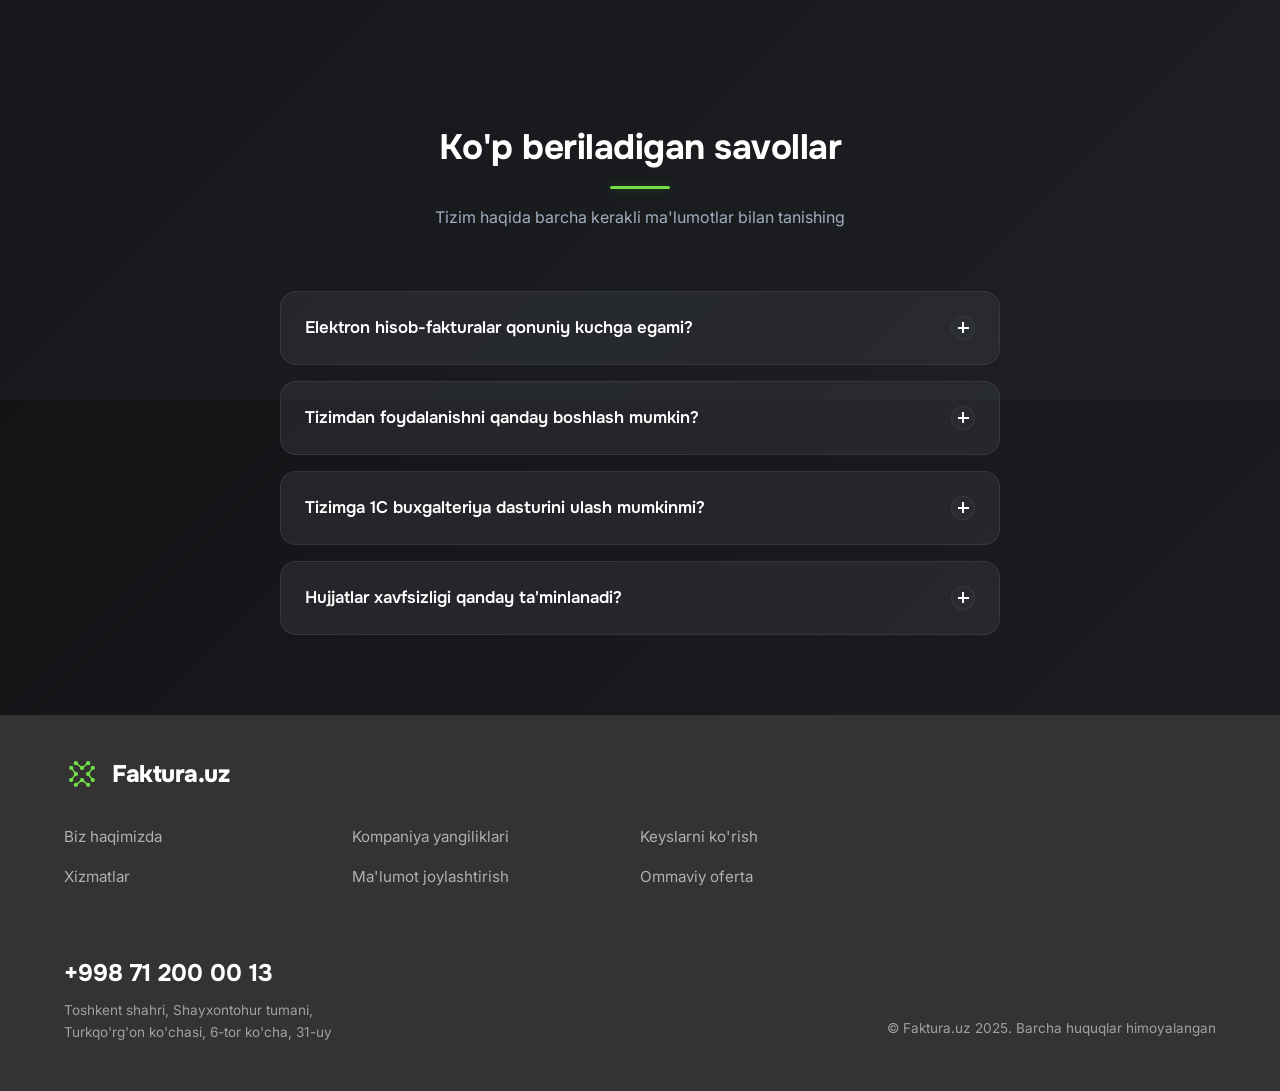
==== commit 1a21dc8f: "fix: remove film-strip swatches theme selector" ====
--- a/index.html
+++ b/index.html
@@ -65,25 +65,10 @@
         <a href="price.html" class="nav-link" data-i18n="nav_pricing">Tariflar</a>
         <a href="#faq" class="nav-link" data-i18n="nav_faq">Savollar</a>
         <a href="https://account.faktura.uz/Login?" class="btn btn-outline mobile-nav-login" data-i18n="btn_login">Tizimga kirish</a>
-        
-        <!-- Mobile Accent Theme Film Strip -->
-        <div class="film-strip-selector">
-          <div class="film-swatch swatch-lime active" data-theme="lime" title="Lime Green"></div>
-          <div class="film-swatch swatch-blue" data-theme="blue" title="Electric Blue"></div>
-          <div class="film-swatch swatch-pink" data-theme="pink" title="Cyber Pink"></div>
-          <div class="film-swatch swatch-purple" data-theme="purple" title="Neon Purple"></div>
-        </div>
       </nav>
 
       <!-- Action buttons (Theme, Lang, Login) -->
       <div class="header-actions">
-        <!-- Accent Theme Film Strip -->
-        <div class="film-strip-selector">
-          <div class="film-swatch swatch-lime active" data-theme="lime" title="Lime Green"></div>
-          <div class="film-swatch swatch-blue" data-theme="blue" title="Electric Blue"></div>
-          <div class="film-swatch swatch-pink" data-theme="pink" title="Cyber Pink"></div>
-          <div class="film-swatch swatch-purple" data-theme="purple" title="Neon Purple"></div>
-        </div>
 
         <!-- Theme Toggle -->
         <button id="themeToggleBtn" class="action-btn-circle" aria-label="Toggle Theme">
--- a/style.css
+++ b/style.css
@@ -175,6 +175,7 @@
   color: var(--text-muted);
   position: relative;
   padding: 6px 0;
+  white-space: nowrap;
 }
 
 .nav-link:hover {
@@ -2041,55 +2042,7 @@
 .delay-400 { transition-delay: 400ms; }
 .delay-500 { transition-delay: 500ms; }
 
-/* Film Strip Theme Selector */
-.film-strip-selector {
-  display: flex;
-  align-items: center;
-  background: var(--panel-bg);
-  border: 1px solid var(--panel-border);
-  padding: 4px 8px;
-  border-radius: 20px;
-  gap: 8px;
-  backdrop-filter: blur(8px);
-}
-.film-swatch {
-  width: 16px;
-  height: 16px;
-  border-radius: 50%;
-  cursor: pointer;
-  transition: var(--transition-smooth);
-  border: 1.5px solid rgba(255, 255, 255, 0.2);
-}
-.film-swatch:hover {
-  transform: scale(1.2);
-}
-.film-swatch.active {
-  border-color: #ffffff;
-  box-shadow: 0 0 8px var(--accent-color);
-  transform: scale(1.1);
-}
-.swatch-lime { background-color: #73E047; }
-.swatch-blue { background-color: #00e5ff; }
-.swatch-pink { background-color: #ff007f; }
-.swatch-purple { background-color: #bd00ff; }
-
-/* Hide film strip in header on mobile, show inside side drawer */
-@media screen and (max-width: 768px) {
-  header .film-strip-selector {
-    display: none;
-  }
-  .nav-menu .film-strip-selector {
-    display: flex;
-    margin-top: 16px;
-    width: 100%;
-    justify-content: space-around;
-  }
-}
-@media screen and (min-width: 769px) {
-  .nav-menu .film-strip-selector {
-    display: none;
-  }
-}
+
 
 /* Kinetic Typography */
 .kinetic-word {
@@ -2156,3 +2109,10 @@
   display: block;
   opacity: 1;
 }
+
+/* Hide mobile-nav-login on desktop screens */
+@media screen and (min-width: 769px) {
+  .mobile-nav-login {
+    display: none !important;
+  }
+}
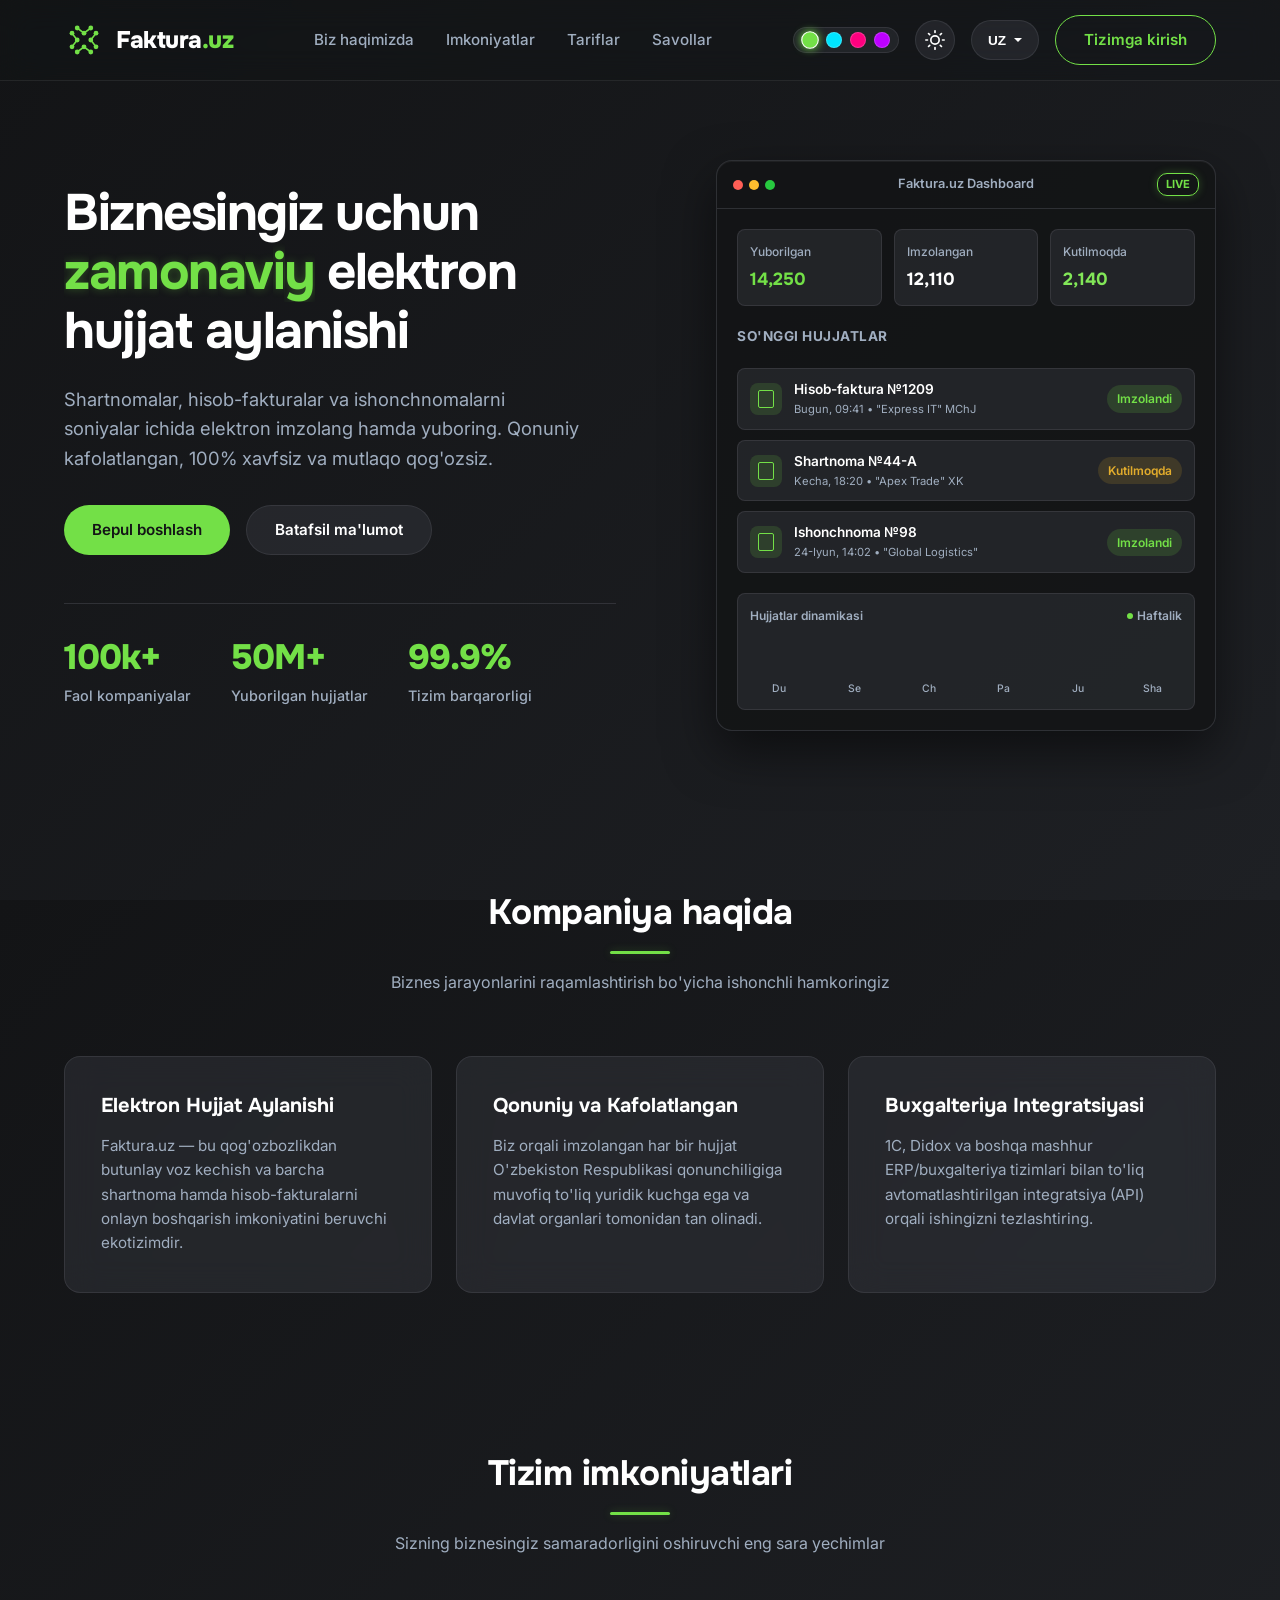
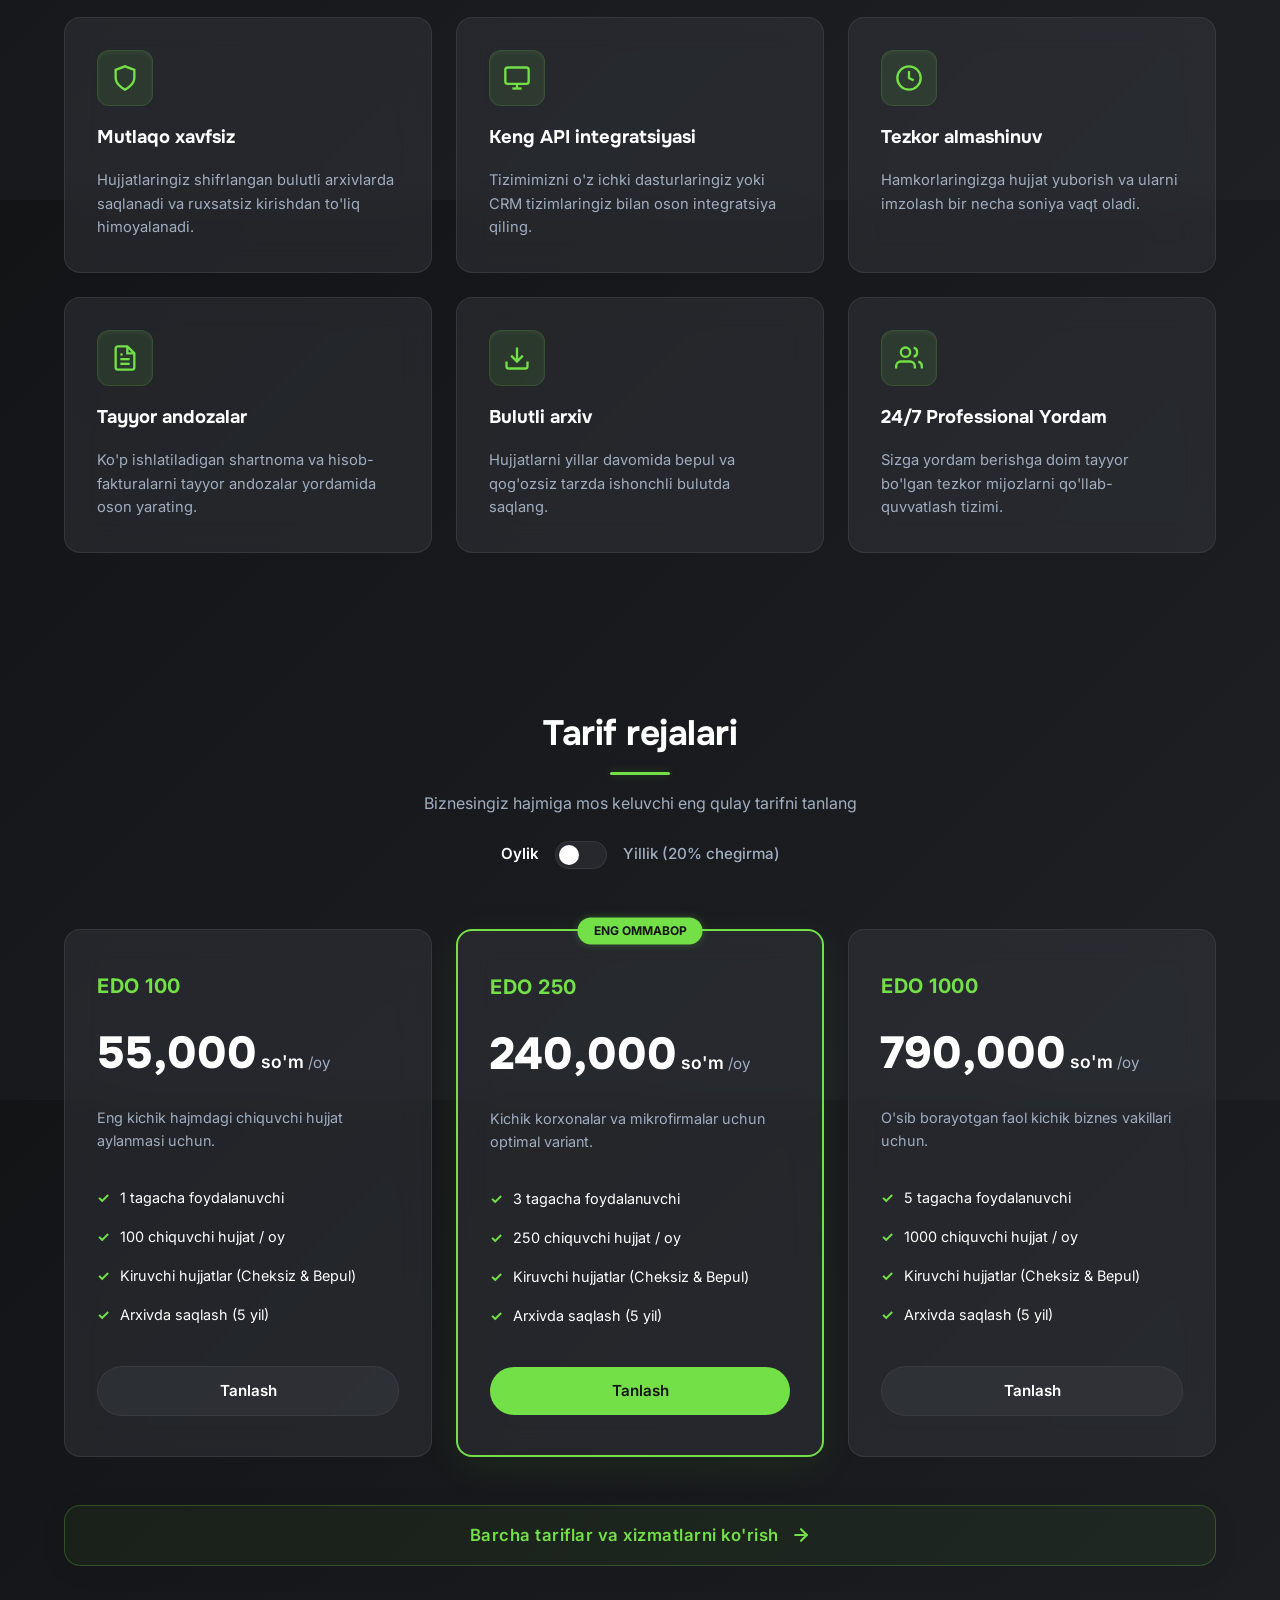
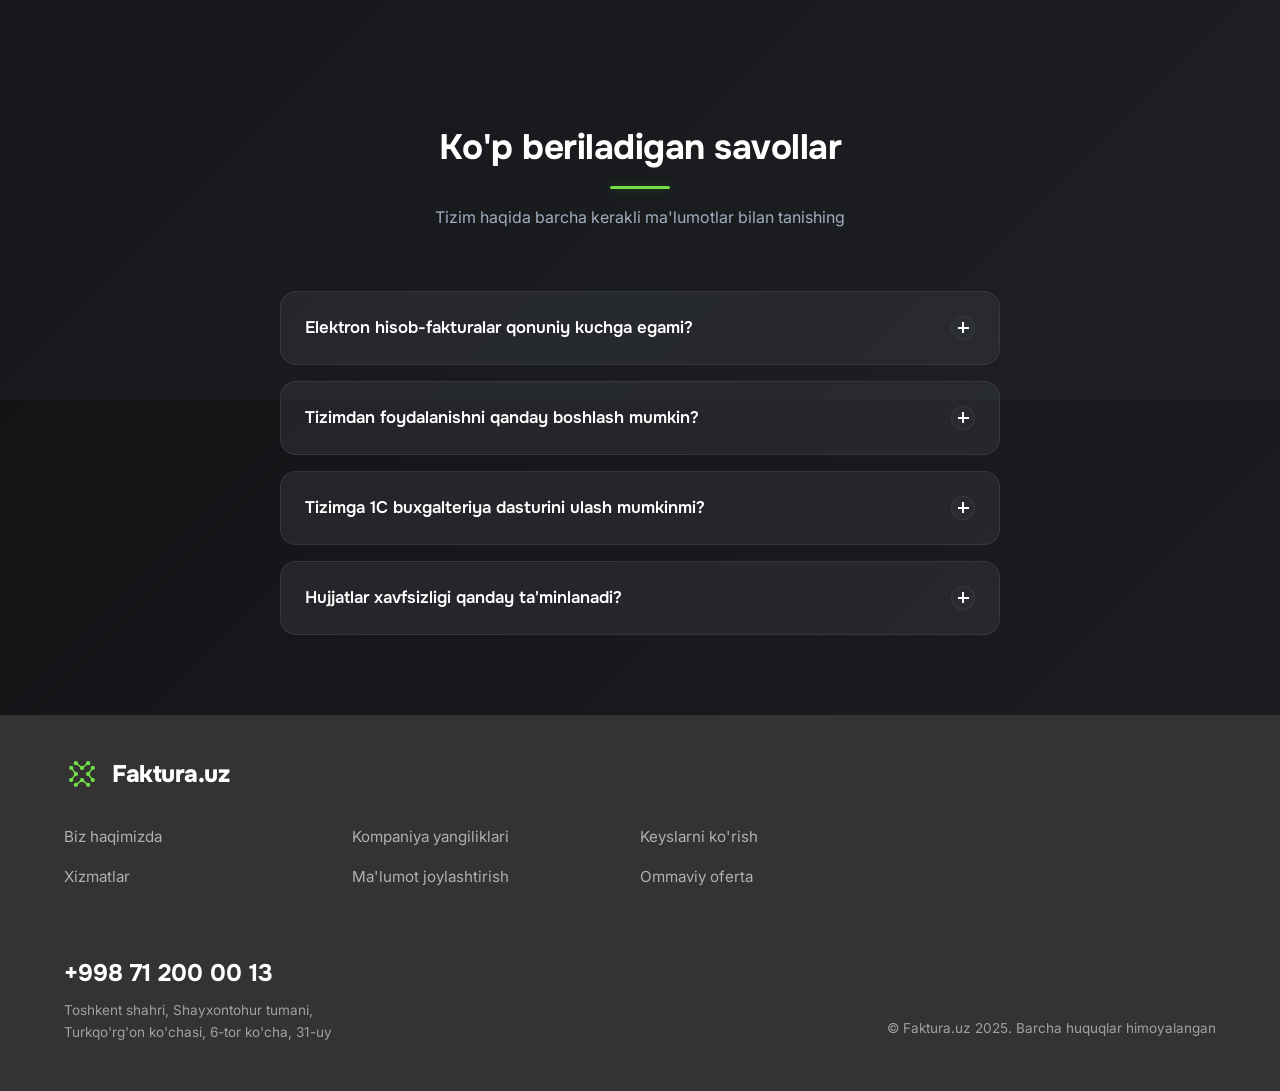
==== commit 1bb9f4be: "Revert "fix: remove film-strip swatches theme selector" This reverts commit 1a21dc8f45d01e0bdd92b4e2" ====
--- a/index.html
+++ b/index.html
@@ -65,10 +65,25 @@
         <a href="price.html" class="nav-link" data-i18n="nav_pricing">Tariflar</a>
         <a href="#faq" class="nav-link" data-i18n="nav_faq">Savollar</a>
         <a href="https://account.faktura.uz/Login?" class="btn btn-outline mobile-nav-login" data-i18n="btn_login">Tizimga kirish</a>
+        
+        <!-- Mobile Accent Theme Film Strip -->
+        <div class="film-strip-selector">
+          <div class="film-swatch swatch-lime active" data-theme="lime" title="Lime Green"></div>
+          <div class="film-swatch swatch-blue" data-theme="blue" title="Electric Blue"></div>
+          <div class="film-swatch swatch-pink" data-theme="pink" title="Cyber Pink"></div>
+          <div class="film-swatch swatch-purple" data-theme="purple" title="Neon Purple"></div>
+        </div>
       </nav>
 
       <!-- Action buttons (Theme, Lang, Login) -->
       <div class="header-actions">
+        <!-- Accent Theme Film Strip -->
+        <div class="film-strip-selector">
+          <div class="film-swatch swatch-lime active" data-theme="lime" title="Lime Green"></div>
+          <div class="film-swatch swatch-blue" data-theme="blue" title="Electric Blue"></div>
+          <div class="film-swatch swatch-pink" data-theme="pink" title="Cyber Pink"></div>
+          <div class="film-swatch swatch-purple" data-theme="purple" title="Neon Purple"></div>
+        </div>
 
         <!-- Theme Toggle -->
         <button id="themeToggleBtn" class="action-btn-circle" aria-label="Toggle Theme">
--- a/style.css
+++ b/style.css
@@ -2042,7 +2042,55 @@
 .delay-400 { transition-delay: 400ms; }
 .delay-500 { transition-delay: 500ms; }
 
-
+/* Film Strip Theme Selector */
+.film-strip-selector {
+  display: flex;
+  align-items: center;
+  background: var(--panel-bg);
+  border: 1px solid var(--panel-border);
+  padding: 4px 8px;
+  border-radius: 20px;
+  gap: 8px;
+  backdrop-filter: blur(8px);
+}
+.film-swatch {
+  width: 16px;
+  height: 16px;
+  border-radius: 50%;
+  cursor: pointer;
+  transition: var(--transition-smooth);
+  border: 1.5px solid rgba(255, 255, 255, 0.2);
+}
+.film-swatch:hover {
+  transform: scale(1.2);
+}
+.film-swatch.active {
+  border-color: #ffffff;
+  box-shadow: 0 0 8px var(--accent-color);
+  transform: scale(1.1);
+}
+.swatch-lime { background-color: #73E047; }
+.swatch-blue { background-color: #00e5ff; }
+.swatch-pink { background-color: #ff007f; }
+.swatch-purple { background-color: #bd00ff; }
+
+/* Hide film strip in header on mobile, show inside side drawer */
+@media screen and (max-width: 768px) {
+  header .film-strip-selector {
+    display: none;
+  }
+  .nav-menu .film-strip-selector {
+    display: flex;
+    margin-top: 16px;
+    width: 100%;
+    justify-content: space-around;
+  }
+}
+@media screen and (min-width: 769px) {
+  .nav-menu .film-strip-selector {
+    display: none;
+  }
+}
 
 /* Kinetic Typography */
 .kinetic-word {
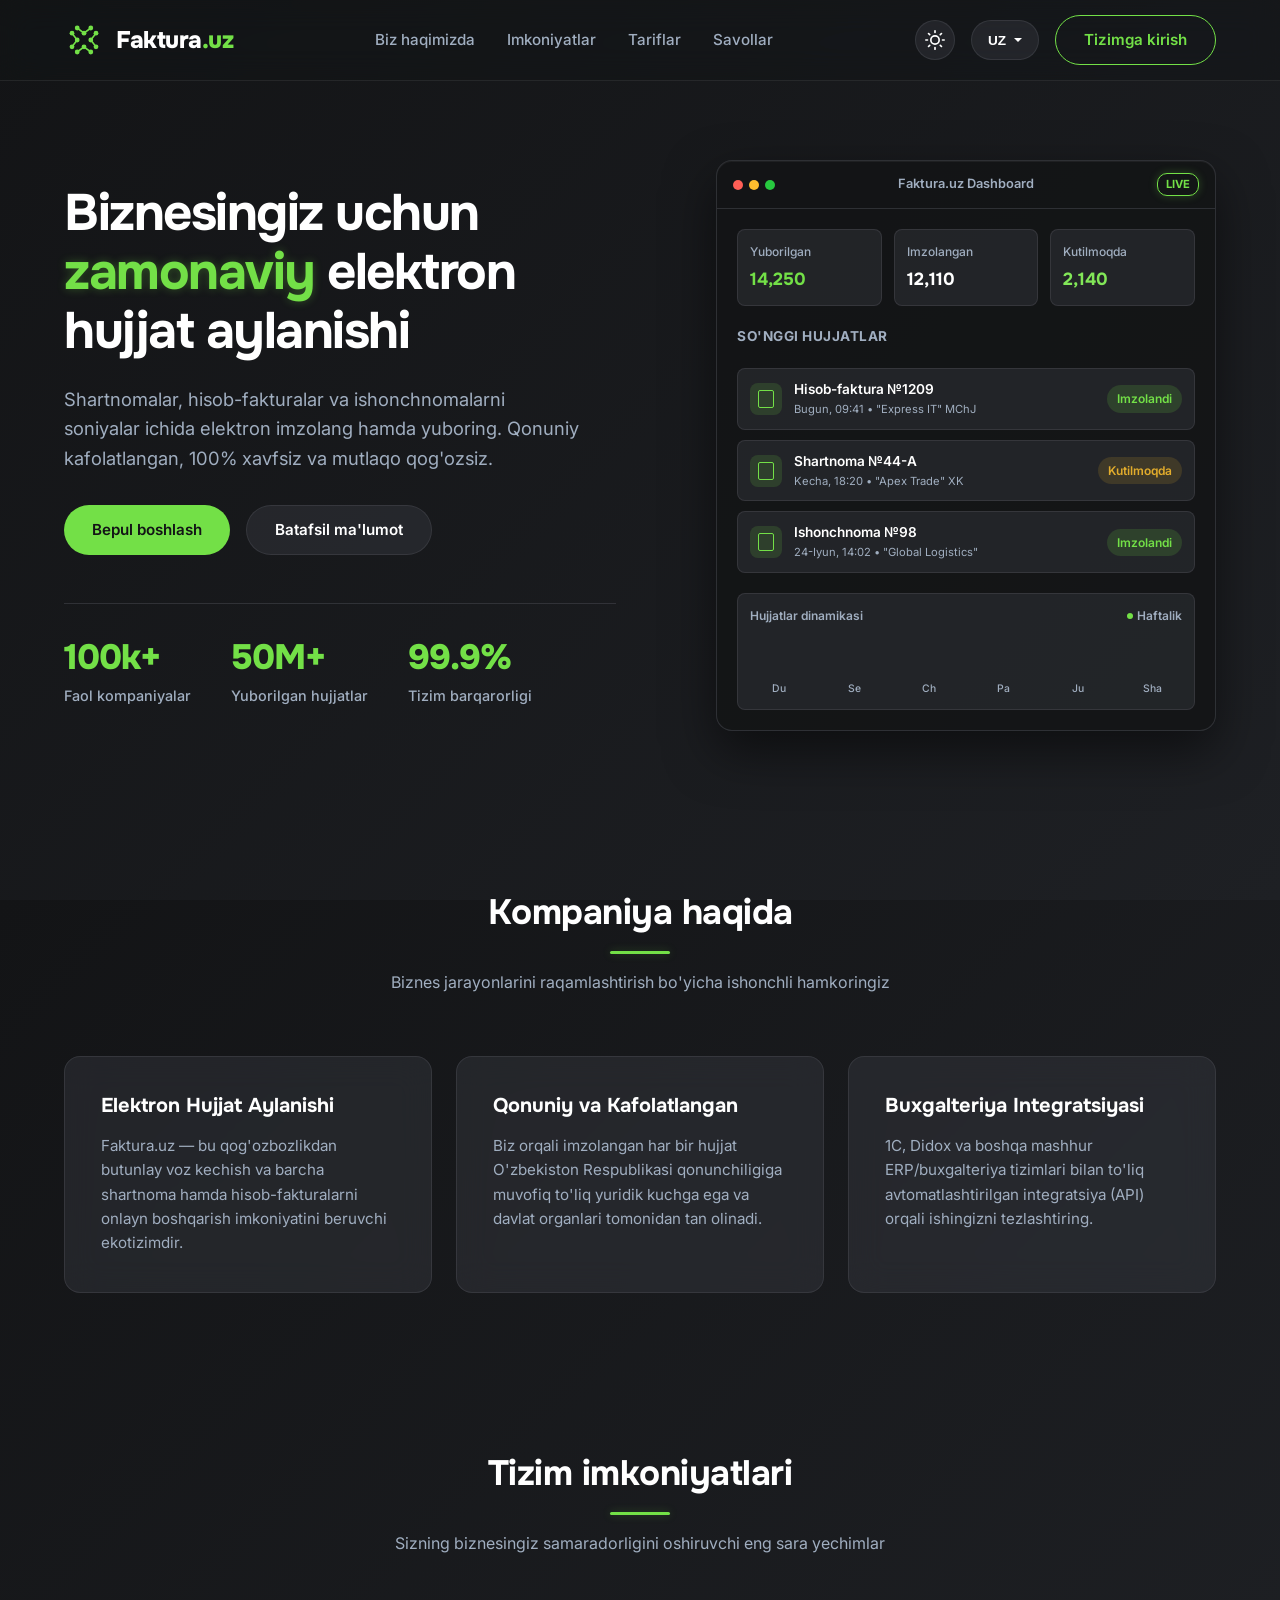
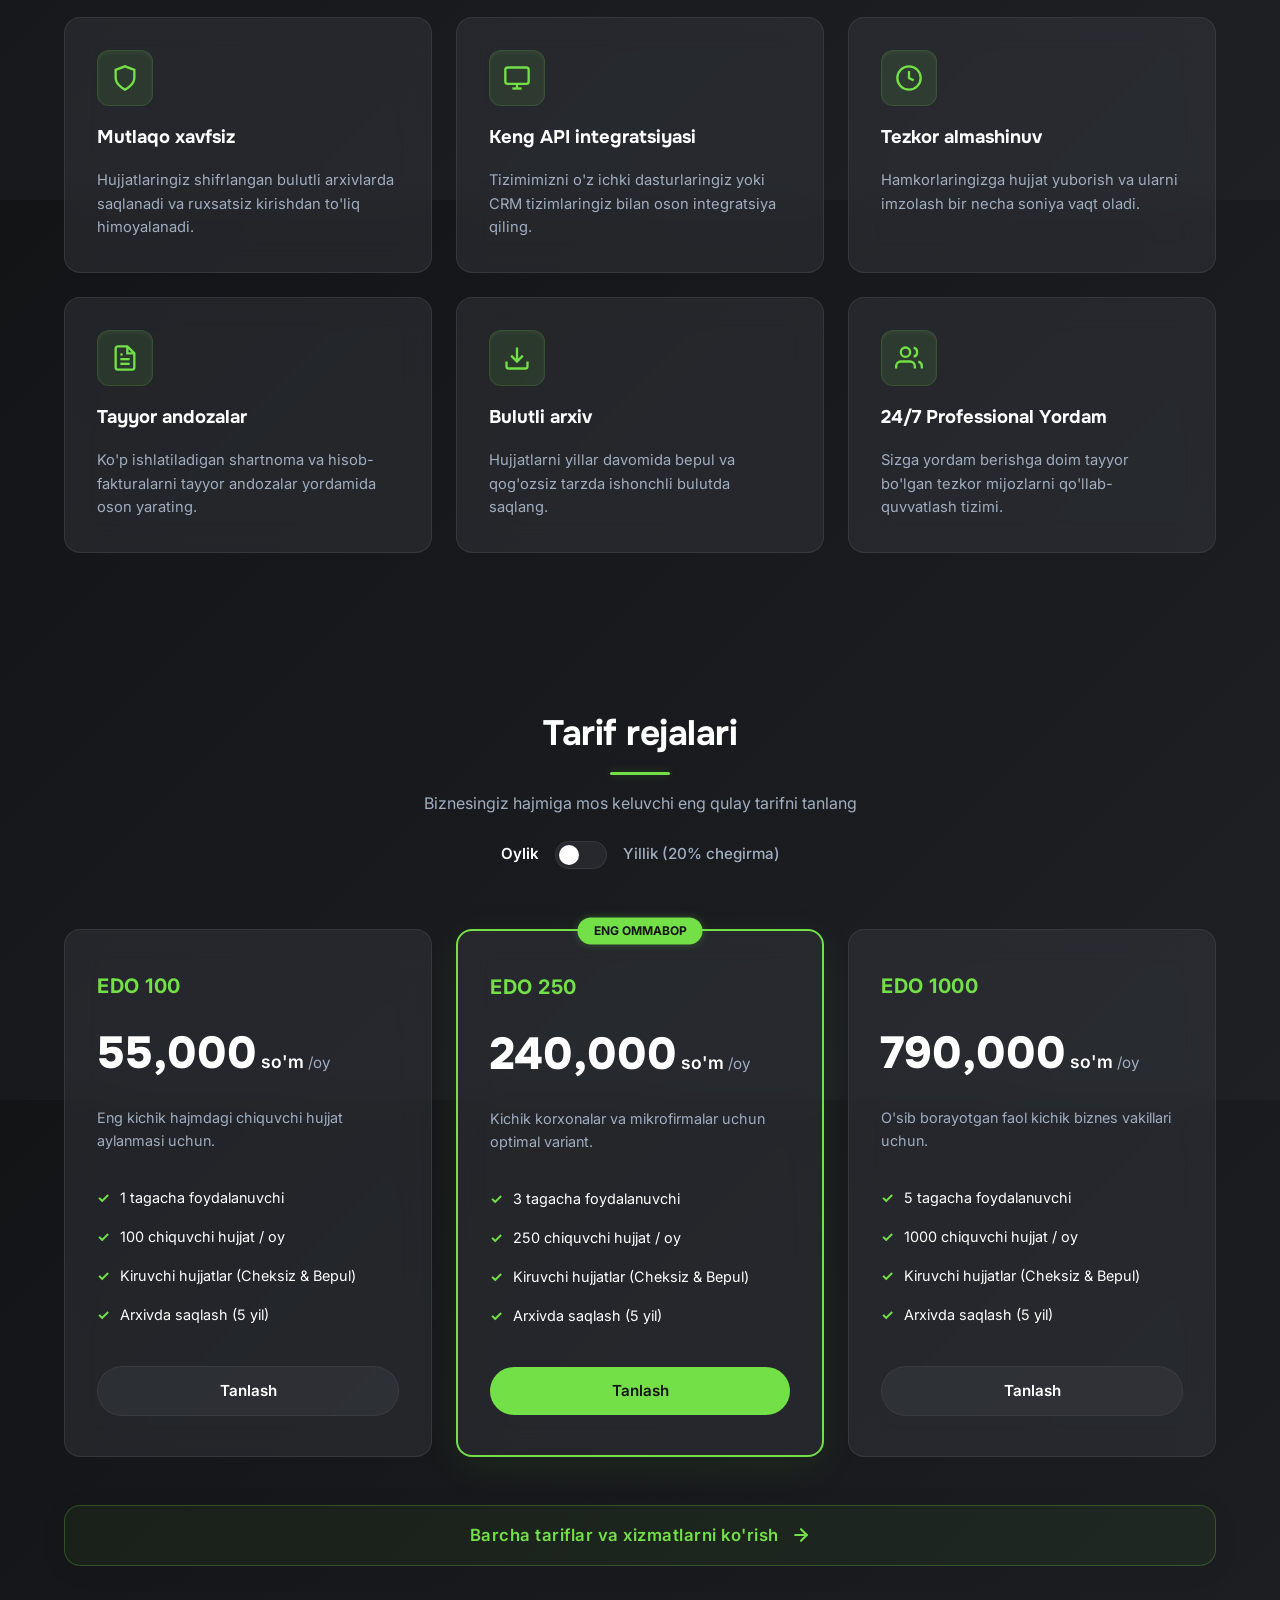
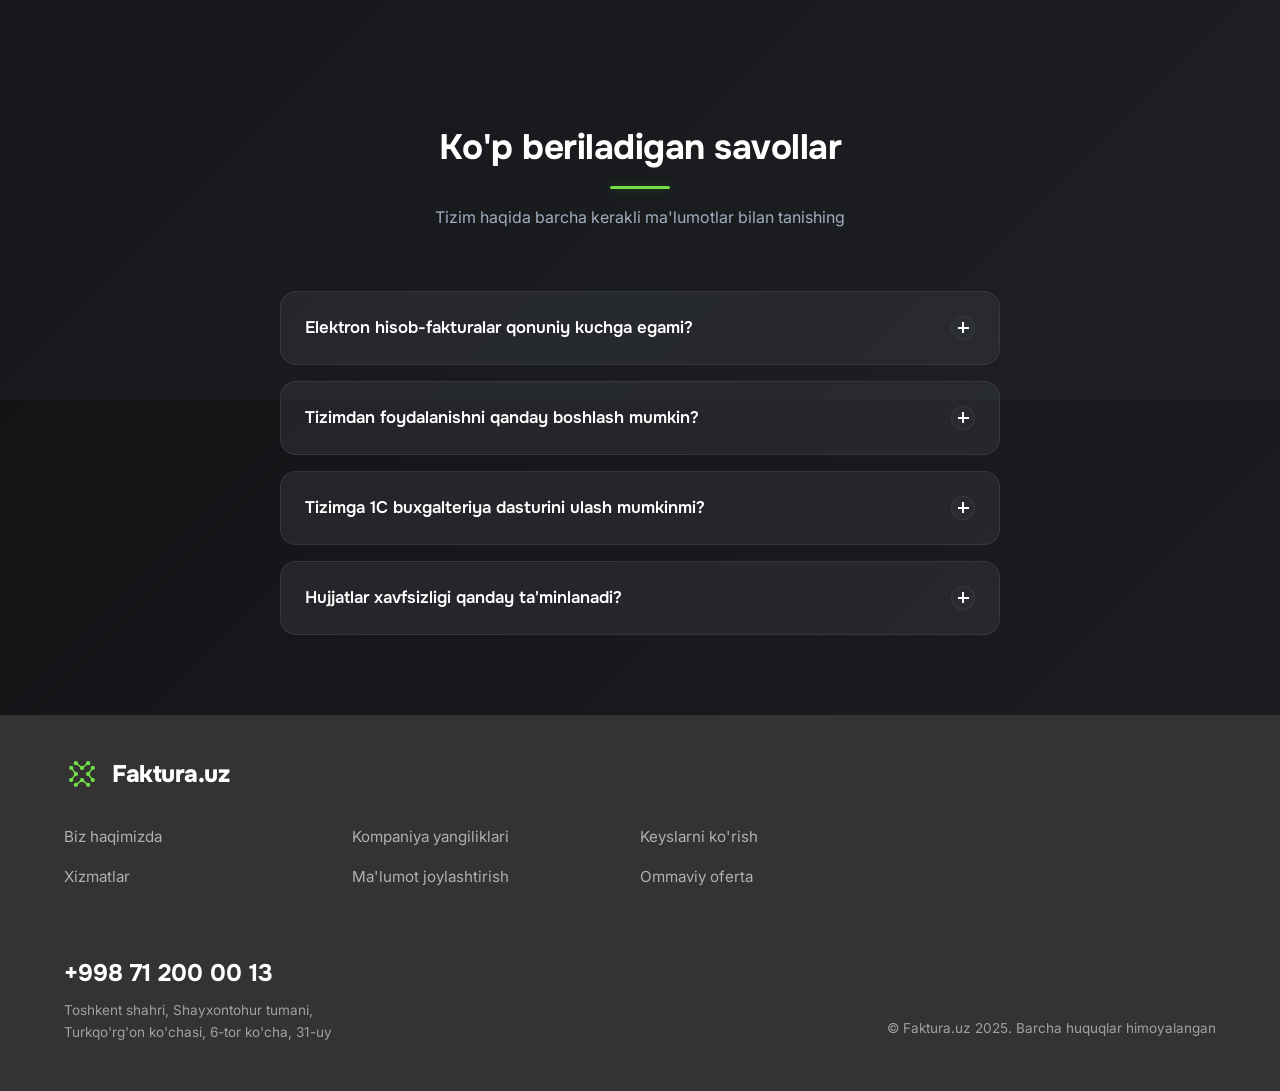
==== commit 1c897b98: "Revert "feat: add kinetic title, self-drawing logo, riso cursor trail, film-strip switcher, and pric" ====
--- a/index.html
+++ b/index.html
@@ -28,7 +28,7 @@
   <header id="mainHeader" class="glass-header">
     <div class="container header-container">
       <a href="#" class="logo" id="logoLink">
-        <svg class="logo-svg logo-unloaded" viewBox="0 0 100 100" width="40" height="40">
+        <svg class="logo-svg" viewBox="0 0 100 100" width="40" height="40">
           <!-- Connections -->
           <line x1="50" y1="33" x2="33" y2="20" stroke="currentColor" stroke-width="4" stroke-linecap="round" />
           <line x1="50" y1="33" x2="67" y2="20" stroke="currentColor" stroke-width="4" stroke-linecap="round" />
@@ -64,27 +64,10 @@
         <a href="#features" class="nav-link" data-i18n="nav_features">Imkoniyatlar</a>
         <a href="price.html" class="nav-link" data-i18n="nav_pricing">Tariflar</a>
         <a href="#faq" class="nav-link" data-i18n="nav_faq">Savollar</a>
-        <a href="https://account.faktura.uz/Login?" class="btn btn-outline mobile-nav-login" data-i18n="btn_login">Tizimga kirish</a>
-        
-        <!-- Mobile Accent Theme Film Strip -->
-        <div class="film-strip-selector">
-          <div class="film-swatch swatch-lime active" data-theme="lime" title="Lime Green"></div>
-          <div class="film-swatch swatch-blue" data-theme="blue" title="Electric Blue"></div>
-          <div class="film-swatch swatch-pink" data-theme="pink" title="Cyber Pink"></div>
-          <div class="film-swatch swatch-purple" data-theme="purple" title="Neon Purple"></div>
-        </div>
       </nav>
 
       <!-- Action buttons (Theme, Lang, Login) -->
       <div class="header-actions">
-        <!-- Accent Theme Film Strip -->
-        <div class="film-strip-selector">
-          <div class="film-swatch swatch-lime active" data-theme="lime" title="Lime Green"></div>
-          <div class="film-swatch swatch-blue" data-theme="blue" title="Electric Blue"></div>
-          <div class="film-swatch swatch-pink" data-theme="pink" title="Cyber Pink"></div>
-          <div class="film-swatch swatch-purple" data-theme="purple" title="Neon Purple"></div>
-        </div>
-
         <!-- Theme Toggle -->
         <button id="themeToggleBtn" class="action-btn-circle" aria-label="Toggle Theme">
           <svg class="theme-sun-icon" viewBox="0 0 24 24" width="20" height="20">
@@ -126,7 +109,7 @@
   <section class="hero" id="heroSection">
     <div class="container hero-container">
       <div class="hero-content reveal reveal-left">
-        <h1 class="hero-title kinetic-title" data-i18n="hero_title">
+        <h1 class="hero-title" data-i18n="hero_title">
           Biznesingiz uchun <span class="neon-text">zamonaviy</span> elektron hujjat aylanishi
         </h1>
         <p class="hero-desc" data-i18n="hero_desc">
--- a/style.css
+++ b/style.css
@@ -2,7 +2,7 @@
    Design System & Variables
    ========================================================================== */
 
-:root, html.theme-lime {
+:root {
   /* Color Palette (Dark Theme Default) */
   --bg-color: #131416;
   --bg-gradient: linear-gradient(135deg, #131416 0%, #1e2024 100%);
@@ -26,27 +26,6 @@
   --font-body: 'Inter', sans-serif;
 }
 
-html.theme-blue {
-  --accent-color: #00e5ff;
-  --accent-hover: #33ebff;
-  --accent-glow: 0 0 12px rgba(0, 229, 255, 0.5), 0 0 24px rgba(0, 229, 255, 0.2);
-  --accent-glow-subtle: 0 0 8px rgba(0, 229, 255, 0.25);
-}
-
-html.theme-pink {
-  --accent-color: #ff007f;
-  --accent-hover: #ff3399;
-  --accent-glow: 0 0 12px rgba(255, 0, 127, 0.5), 0 0 24px rgba(255, 0, 127, 0.2);
-  --accent-glow-subtle: 0 0 8px rgba(255, 0, 127, 0.25);
-}
-
-html.theme-purple {
-  --accent-color: #bd00ff;
-  --accent-hover: #ca33ff;
-  --accent-glow: 0 0 12px rgba(189, 0, 255, 0.5), 0 0 24px rgba(189, 0, 255, 0.2);
-  --accent-glow-subtle: 0 0 8px rgba(189, 0, 255, 0.25);
-}
-
 /* Light Theme Variables overrides */
 html.light {
   --bg-color: #f7f9fc;
@@ -175,7 +154,6 @@
   color: var(--text-muted);
   position: relative;
   padding: 6px 0;
-  white-space: nowrap;
 }
 
 .nav-link:hover {
@@ -2042,106 +2020,6 @@
 .delay-400 { transition-delay: 400ms; }
 .delay-500 { transition-delay: 500ms; }
 
-/* Film Strip Theme Selector */
-.film-strip-selector {
-  display: flex;
-  align-items: center;
-  background: var(--panel-bg);
-  border: 1px solid var(--panel-border);
-  padding: 4px 8px;
-  border-radius: 20px;
-  gap: 8px;
-  backdrop-filter: blur(8px);
-}
-.film-swatch {
-  width: 16px;
-  height: 16px;
-  border-radius: 50%;
-  cursor: pointer;
-  transition: var(--transition-smooth);
-  border: 1.5px solid rgba(255, 255, 255, 0.2);
-}
-.film-swatch:hover {
-  transform: scale(1.2);
-}
-.film-swatch.active {
-  border-color: #ffffff;
-  box-shadow: 0 0 8px var(--accent-color);
-  transform: scale(1.1);
-}
-.swatch-lime { background-color: #73E047; }
-.swatch-blue { background-color: #00e5ff; }
-.swatch-pink { background-color: #ff007f; }
-.swatch-purple { background-color: #bd00ff; }
-
-/* Hide film strip in header on mobile, show inside side drawer */
-@media screen and (max-width: 768px) {
-  header .film-strip-selector {
-    display: none;
-  }
-  .nav-menu .film-strip-selector {
-    display: flex;
-    margin-top: 16px;
-    width: 100%;
-    justify-content: space-around;
-  }
-}
-@media screen and (min-width: 769px) {
-  .nav-menu .film-strip-selector {
-    display: none;
-  }
-}
-
-/* Kinetic Typography */
-.kinetic-word {
-  display: inline-block;
-  overflow: hidden;
-  vertical-align: bottom;
-}
-.kinetic-char {
-  display: inline-block;
-  transform: translateY(110%);
-  opacity: 0;
-  transition: transform 0.8s cubic-bezier(0.19, 1, 0.22, 1), opacity 0.8s ease;
-}
-.kinetic-char.reveal {
-  transform: translateY(0);
-  opacity: 1;
-}
-
-/* Self-Drawing SVG Logo Animation */
-.logo-svg line {
-  stroke-dasharray: 50;
-  stroke-dashoffset: 50;
-  transition: stroke-dashoffset 1.4s cubic-bezier(0.19, 1, 0.22, 1);
-}
-.logo-svg circle {
-  transition: r 0.6s cubic-bezier(0.175, 0.885, 0.32, 1.275);
-}
-.logo-svg.logo-unloaded line {
-  stroke-dashoffset: 50;
-}
-.logo-svg.logo-unloaded circle {
-  r: 0 !important;
-}
-.logo-svg.animate-logo line {
-  stroke-dashoffset: 0;
-}
-.logo-svg.animate-logo circle {
-  r: 6px;
-}
-
-/* Grid Cross-Fade Slide-In transitions */
-.pricing-grid-container {
-  opacity: 0;
-  transform: translateX(30px);
-  transition: opacity 0.5s cubic-bezier(0.19, 1, 0.22, 1), transform 0.5s cubic-bezier(0.19, 1, 0.22, 1);
-}
-.pricing-grid-container.show {
-  opacity: 1;
-  transform: translateX(0);
-}
-
 /* Mobile overlay for when nav menu is open */
 .nav-overlay {
   display: none;
@@ -2157,10 +2035,3 @@
   display: block;
   opacity: 1;
 }
-
-/* Hide mobile-nav-login on desktop screens */
-@media screen and (min-width: 769px) {
-  .mobile-nav-login {
-    display: none !important;
-  }
-}
